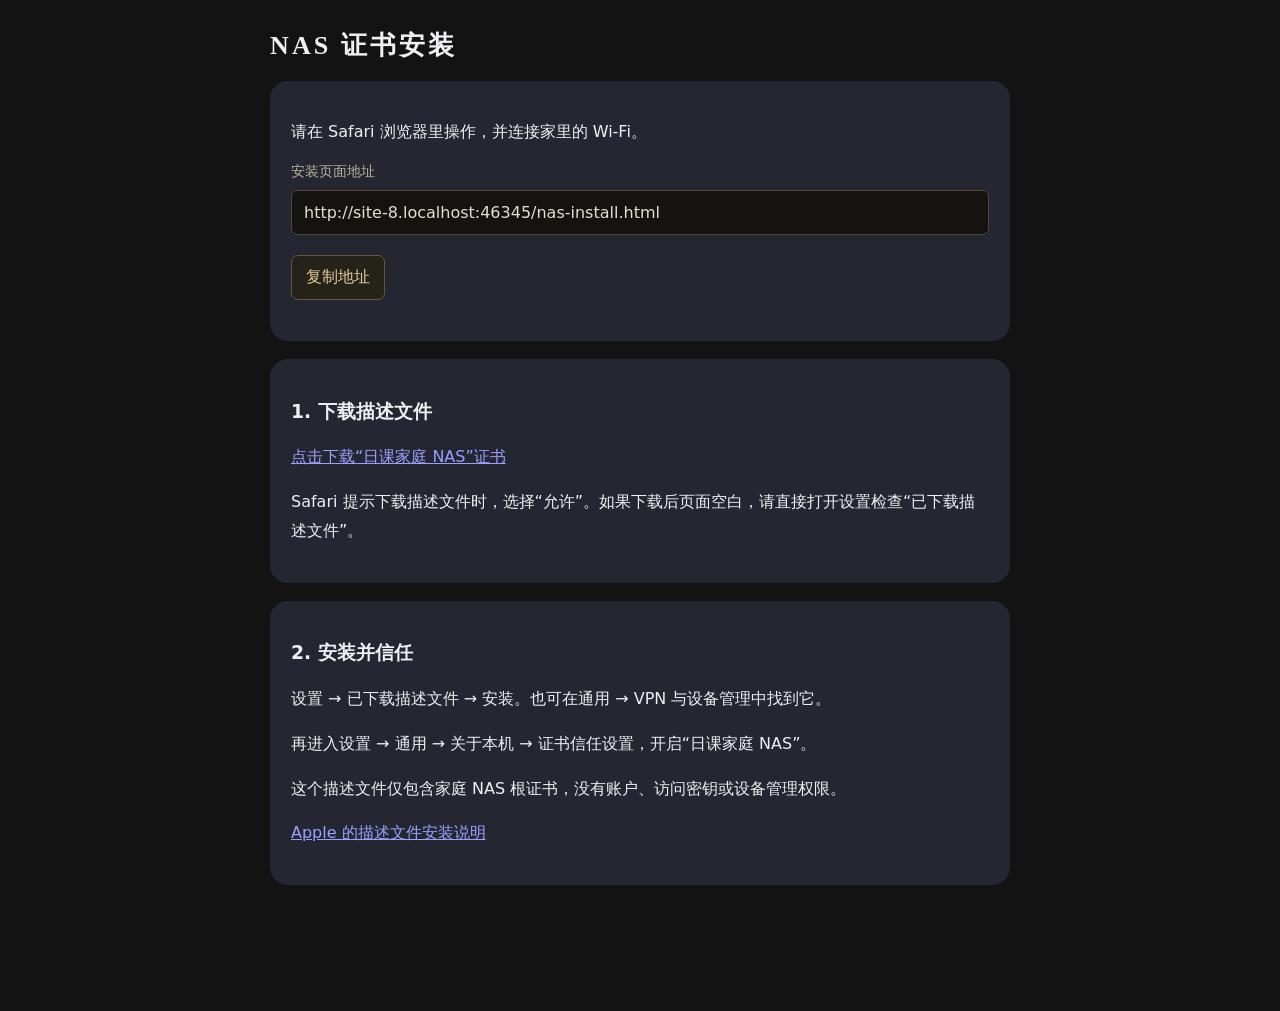
==== nas-install.html @ 1ae6b905 "Release test.9 with visible version history and Safari certificate guidance" ====
<!doctype html>
<html lang="zh-CN"><head><meta charset="UTF-8"><meta name="viewport" content="width=device-width,initial-scale=1"><meta name="apple-mobile-web-app-capable" content="no"><meta http-equiv="Content-Security-Policy" content="default-src 'self'; style-src 'self'; script-src 'self'; object-src 'none'; base-uri 'self'"><title>NAS 证书安装 · 日课</title><link rel="stylesheet" href="./src/style.css"></head>
<body data-certificate-installer="true"><h1>NAS 证书安装</h1><section><p>请在 Safari 浏览器里操作，并连接家里的 Wi-Fi。</p><p id="safari-required" hidden>你仍在桌面的日课中。请复制下面的地址，手动打开 Safari 并粘贴到地址栏。</p><label>安装页面地址<input id="installer-address" type="url" readonly value="https://safe711.github.io/zeng-daily/nas-install.html"></label><button id="copy-installer-address" type="button">复制地址</button><p id="installer-message" role="status"></p></section><section id="certificate-download"><h3>1. 下载描述文件</h3><p><a href="http://192.168.1.20:4181/nas-certificate.mobileconfig">点击下载“日课家庭 NAS”证书</a></p><p>Safari 提示下载描述文件时，选择“允许”。如果下载后页面空白，请直接打开设置检查“已下载描述文件”。</p></section><section><h3>2. 安装并信任</h3><p>设置 → 已下载描述文件 → 安装。也可在通用 → VPN 与设备管理中找到它。</p><p>再进入设置 → 通用 → 关于本机 → 证书信任设置，开启“日课家庭 NAS”。</p><p>这个描述文件仅包含家庭 NAS 根证书，没有账户、访问密钥或设备管理权限。</p><p><a href="https://support.apple.com/zh-cn/102400">Apple 的描述文件安装说明</a></p></section><script type="module" src="./src/certificate.js"></script></body></html>
---- src/style.css ----
:root{color-scheme:dark;font-family:system-ui,-apple-system,"Segoe UI",sans-serif;background:#151410;color:#e4dfd3;--gold:#b69a60}*{box-sizing:border-box}body{max-width:780px;margin:auto;padding:calc(24px + env(safe-area-inset-top)) 20px calc(30px + env(safe-area-inset-bottom))}header{display:flex;align-items:center;gap:16px;padding:8px 0 28px}header button{margin-left:auto}.seal{color:var(--gold);border:1px solid var(--gold);font-family:serif;font-size:28px;padding:7px 12px}h1{font-family:serif;font-size:26px;letter-spacing:.12em;margin:4px 0}h2{font-family:serif;font-weight:500;font-size:28px}h3{font-weight:500}small,.muted,.eyebrow,footer{color:#aaa391;font-size:13px;line-height:1.7}nav{display:flex;gap:4px;overflow:auto;border-bottom:1px solid #393326;padding-bottom:14px;margin-bottom:28px}button{font:inherit;background:#252219;border:1px solid #685638;color:#e3cc99;padding:11px 14px;border-radius:7px;cursor:pointer;min-height:44px;margin:4px 4px 4px 0}nav button{flex:1;white-space:nowrap;background:transparent;border-color:transparent}nav button[aria-current=page]{border-color:var(--gold);background:#30291c}button:disabled{opacity:.4;cursor:default}section,article{border:1px solid #3b3428;padding:20px;margin:18px 0;border-radius:10px;background:#1c1a15}p{line-height:1.8;white-space:pre-wrap;overflow-wrap:anywhere}label{display:block;margin:16px 0;color:#bcb29d;font-size:14px}input,textarea,select{display:block;width:100%;margin-top:9px;padding:12px;background:#141310;color:#e4dfd3;border:1px solid #514634;border-radius:6px;font:inherit;font-size:16px}textarea{min-height:105px;resize:vertical}.check{display:flex;align-items:center;gap:12px}.check input{width:20px;height:20px;margin:0;flex-shrink:0}.score{color:var(--gold);font-family:serif;font-size:56px;margin:12px 0}.gold{color:var(--gold)}.danger{color:#e3afa1;border-color:#805449}footer{text-align:center;margin-top:28px}#message{position:sticky;bottom:12px;background:#30291c;border-radius:8px;padding:12px;box-shadow:0 4px 24px #0005}#message:empty{display:none}:focus-visible{outline:2px solid var(--gold);outline-offset:3px}@media(max-width:420px){body{padding-left:14px;padding-right:14px}nav button{padding:10px 8px}section,article{padding:16px}}@media(prefers-reduced-motion:reduce){*{scroll-behavior:auto}}
.task-reminders{border:2px solid #b69a60;background:#302719}.task-reminders h3{color:#e3cc99}.task-reminders strong{font-size:18px}.task-reminders div+div{border-top:1px solid #685638;margin-top:16px;padding-top:16px}
.daily-overview progress{display:block;width:100%;height:8px;margin:22px 0 12px;border:0;border-radius:6px;overflow:hidden;accent-color:var(--gold)}progress::-webkit-progress-bar{background:#3a3e48}progress::-webkit-progress-value{background:var(--gold)}progress::-moz-progress-bar{background:var(--gold)}
:root{background:#131313;color:#f0f0f2}body{padding-bottom:calc(108px + env(safe-area-inset-bottom))}header{gap:12px}header h1{font-family:inherit;font-size:22px;letter-spacing:0}header small{font-size:12px}.seal{border:0;background:#2e323d;border-radius:16px;padding:12px 16px;font-size:23px}section,article{background:#242731;border-color:transparent;border-radius:18px}h2{font-family:inherit;font-size:26px}h3{font-weight:600}small,.muted,.eyebrow,footer{color:#a6a6af}.daily-overview{margin-top:16px;padding:24px}.daily-overview .score{font-family:inherit;font-size:52px;font-weight:600;color:#fff;margin:8px 0 0}.daily-overview p{font-size:14px;color:#b8b8bf;margin-bottom:0}.ritual-card{display:flex;align-items:center;gap:14px;width:100%;background:#242731;border:0;border-radius:16px;padding:20px;margin:12px 0;color:#f1f1f3;text-align:left}.ritual-card-title{display:grid;gap:5px;flex:1}.ritual-card-title strong{font-size:17px}.ritual-card-status{font-size:14px;color:#aaaab4}.ritual-dot{font-size:24px;color:#aaaab4}.is-complete .ritual-dot{color:#39ca82}.home-note{margin-top:24px}nav{position:fixed;z-index:5;bottom:0;left:50%;transform:translateX(-50%);width:min(100%,780px);margin:0;padding:12px 12px calc(12px + env(safe-area-inset-bottom));background:#131313f5;border-top:1px solid #30313a;border-bottom:0;gap:0}nav button{font-size:13px;padding:10px 6px}nav button[aria-current=page]{border-color:transparent;background:#242731;color:#e3cc99}#message{bottom:88px;z-index:6}.back-button{border:0;background:transparent;color:#aaaab4;padding-left:0}.ritual-detail{text-align:center;padding:36px 22px}.ritual-emblem{display:grid;place-items:center;width:76px;height:76px;margin:0 auto 24px;border:1px solid #b69a6066;border-radius:50%;color:var(--gold);font-size:30px;font-family:serif}.ritual-detail>small{display:block}.ritual-detail h2{margin:12px 0 18px}.ritual-note textarea{background:#1b1d24;border-color:#3a3e48;border-radius:14px}.ritual-action{position:sticky;bottom:86px;margin:32px 0 16px;padding:12px;background:#131313f5;border-radius:16px;z-index:4}.hold-button{position:relative;display:block;width:100%;height:60px;border:1px solid #b69a60;border-radius:14px;background:#29251e;color:#f0dfbb;overflow:hidden;margin:0;touch-action:none;user-select:none;-webkit-user-select:none;-webkit-touch-callout:none}.hold-fill{position:absolute;inset:0 auto 0 0;width:var(--hold-progress,0%);background:#b69a6066;pointer-events:none}.hold-label{position:relative;font-size:16px;font-weight:600;pointer-events:none}.ritual-action p{font-size:12px;text-align:center;color:#a6a6af;line-height:1.5;margin:10px 0 0}@media(max-width:420px){header h1{font-size:20px}.ritual-card{padding:18px 16px}.ritual-card-status{font-size:12px}}
.ritual-instruction{text-align:left;border-top:1px solid #b69a6040;margin-top:24px;padding-top:16px}.ritual-instruction blockquote{margin:14px 0;padding:18px;border-left:3px solid var(--gold);border-radius:4px 12px 12px 4px;background:#191b22;line-height:1.9;color:#e4cfaa;font-size:18px}.bow-count{text-align:center}.bow-count strong{font-size:28px;color:var(--gold)}.photo-checkin img,#photo-album img{display:block;width:100%;max-height:320px;object-fit:contain;border-radius:12px;margin-bottom:16px;background:#141414}.photo-checkin video{width:100%;max-height:360px;border-radius:12px;background:#000}.photo-checkin video[hidden]{display:none}button[hidden]{display:none}.photo-checkin{margin-top:24px}#photo-status{color:#c9b17c;font-size:14px}.photo-checkin button{min-height:48px}
#share-image img{display:block;width:100%;border-radius:16px;margin:20px 0}.report-text{white-space:pre-wrap;overflow-wrap:anywhere;background:#242731;padding:18px;border-radius:12px;font:inherit;line-height:1.8}.daily-share button{min-height:48px}details{margin:20px 0}summary{cursor:pointer;color:#c9b17c;padding:12px 0}
.seal{display:block;flex:0 0 56px;width:56px;height:56px;padding:0;border:0;border-radius:12px;background-image:url('../icon.svg');background-size:cover;background-position:center}
.subscription-overview{border:1px solid #b69a604d;background:linear-gradient(135deg,#2b2930,#242731)}.subscription-overview h3{color:#e3cc99;font-size:21px}.subscription-amount{font-size:34px;color:#e4cfaa;font-variant-numeric:tabular-nums;margin:12px 0}.subscription-amount small{font-size:16px}.subscription-overview dl{margin:16px 0 8px}.subscription-overview dl div{display:flex;justify-content:space-between;gap:16px;padding:9px 0;border-top:1px solid #ffffff12}.subscription-overview dt{font-size:13px;color:#a6a6af}.subscription-overview dd{font-size:14px;margin:0;text-align:right;overflow-wrap:anywhere}.subscription-view h4{font-weight:600}.subscription-view button{min-height:44px;padding:9px 14px}#subscription-contract img{display:block;width:100%;max-height:360px;object-fit:contain;background:#18191e;border-radius:12px}#subscription-contract.expanded img{max-height:none}#subscription-signature{display:block;width:100%;height:200px;background:#faf8f2;border:1px solid #b69a60;border-radius:12px;touch-action:none;-webkit-user-select:none;user-select:none;margin-top:16px}.signature-preview img{display:block;width:100%;max-height:160px;object-fit:contain;background:#faf8f2;border-radius:10px;margin:12px 0}.subscription-history{background:#1a1d25;border:1px solid #ffffff0d}.subscription-reminder{border:1px solid #b69a6066}.subscription-view .muted{font-size:13px}.subscription-view form{margin:0}.subscription-signing [data-sub="save-signature"]{width:100%;background:#30291c;border-color:#b69a60}
.subscription-declaration{border:1px solid #d7777755;background:#2c2228}.subscription-declaration-text{color:#ff9797;font-size:18px;font-weight:600;line-height:1.9}
.subscription-toolbar{display:flex;align-items:center;gap:8px;margin:0 0 10px}.contract-viewer{width:min(94vw,760px);max-height:90vh;max-height:90dvh;padding:18px;border:1px solid #685638;border-radius:16px;background:#1b1d24;color:#f0f0f2;overflow:auto}.contract-viewer::backdrop{background:#000c}.contract-viewer-header{display:flex;align-items:center;justify-content:space-between;gap:12px;position:sticky;top:-18px;background:#1b1d24;padding:8px 0;z-index:1}.contract-viewer-header h3{margin:0}.contract-viewer-image img{display:block;width:100%;height:auto;border-radius:8px}.contract-viewer>p{margin-top:8px}
.subscription-primary{display:grid;gap:6px;margin:16px 0 12px}.subscription-primary small{text-align:center}.subscription-pay{width:100%;min-height:54px!important;background:#b69a60;color:#171510;font-size:18px;font-weight:600;border-color:#b69a60}.subscription-confirm-payment{width:100%;border-color:transparent;background:transparent;color:#c9b17c}.subscription-toolbar button{flex:1}.subscription-view dialog>section{margin-top:14px}.subscription-view>section.subscription-declaration{margin-top:16px}.subscription-payment-body section{padding:0;background:transparent;border:0}.subscription-signing [data-sub="save-signature"]{width:100%}
.shoe-photo-grid{display:grid;grid-template-columns:repeat(2,minmax(0,1fr));gap:12px}.shoe-photo-grid section{margin:0;padding:12px;background:#1b1d24;border-radius:12px;min-width:0}.shoe-photo-grid h4{margin:0 0 12px;color:#e3cc99}.shoe-photo-preview{display:grid;place-items:center;aspect-ratio:4/3;background:#14151a;border-radius:8px;overflow:hidden}.shoe-photo-preview img{width:100%;height:100%;object-fit:contain}.shoe-photo-grid small{display:block;overflow-wrap:anywhere;margin-top:10px}.shoe-photo-grid label{margin:12px 0}.shoe-photo-grid input{padding:8px;font-size:13px}.shoe-photo-grid button{width:100%;font-size:13px;padding:9px}.shoe-record>button[data-shoe-action="save"]{width:100%;background:#30291c;border-color:#b69a60}.shoe-report-preview img{display:block;width:100%;height:auto;border-radius:12px}.shoe-archive-thumb{display:block;width:100%;max-height:260px;object-fit:contain;background:#16171c;border-radius:10px;margin-bottom:12px}@media(max-width:360px){.shoe-photo-grid{gap:8px}.shoe-photo-grid section{padding:8px}.shoe-photo-grid input{font-size:12px}}

input[type="time"]{width:180px;max-width:100%;min-width:0;padding:10px}input[type="time"]::-webkit-date-and-time-value{min-width:0;text-align:left}input[type="time"]::-webkit-datetime-edit{min-width:0;padding:0}.subscription-identity{margin-bottom:10px}.subscription-protection{display:block;background:#183f2d;border:1px solid #31865b;color:#9ee7bb;padding:12px 14px;border-radius:10px;margin-top:0}

.subscription-view>section{margin:12px 0;padding:16px}.subscription-overview .subscription-introduction h3{margin:12px 0 8px}.subscription-overview .subscription-introduction p{margin:8px 0 14px;line-height:1.65}.subscription-declaration p{margin:6px 0}
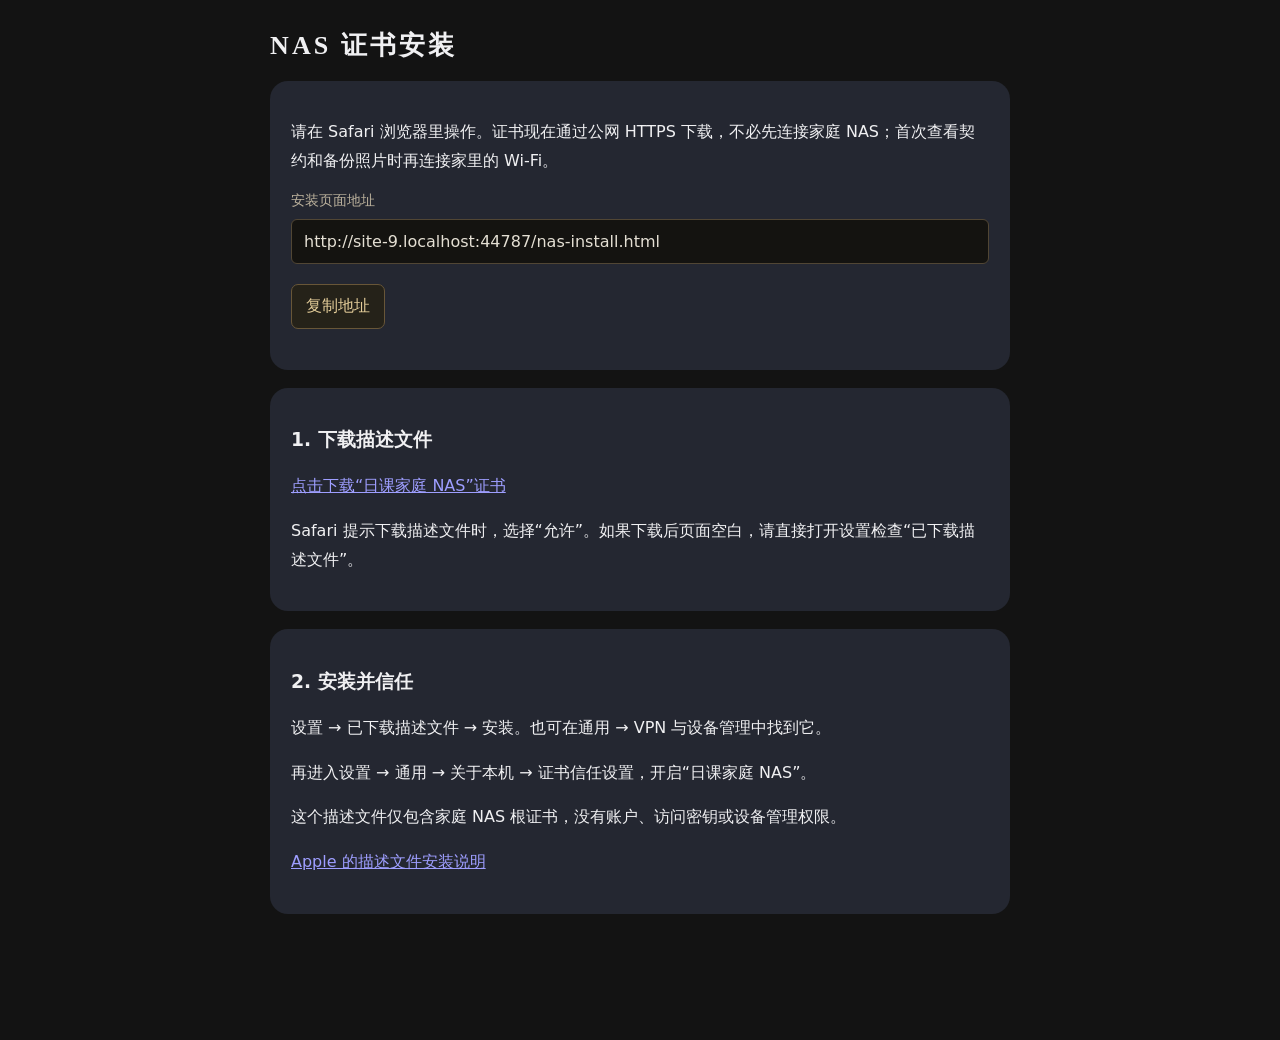
==== commit 6569b9a9: "Release test.11 with public HTTPS NAS certificate download" ====
--- a/nas-install.html
+++ b/nas-install.html
@@ -1,3 +1,3 @@
 <!doctype html>
 <html lang="zh-CN"><head><meta charset="UTF-8"><meta name="viewport" content="width=device-width,initial-scale=1"><meta name="apple-mobile-web-app-capable" content="no"><meta http-equiv="Content-Security-Policy" content="default-src 'self'; style-src 'self'; script-src 'self'; object-src 'none'; base-uri 'self'"><title>NAS 证书安装 · 日课</title><link rel="stylesheet" href="./src/style.css"></head>
-<body data-certificate-installer="true"><h1>NAS 证书安装</h1><section><p>请在 Safari 浏览器里操作，并连接家里的 Wi-Fi。</p><p id="safari-required" hidden>你仍在桌面的日课中。请复制下面的地址，手动打开 Safari 并粘贴到地址栏。</p><label>安装页面地址<input id="installer-address" type="url" readonly value="https://safe711.github.io/zeng-daily/nas-install.html"></label><button id="copy-installer-address" type="button">复制地址</button><p id="installer-message" role="status"></p></section><section id="certificate-download"><h3>1. 下载描述文件</h3><p><a href="http://192.168.1.20:4181/nas-certificate.mobileconfig">点击下载“日课家庭 NAS”证书</a></p><p>Safari 提示下载描述文件时，选择“允许”。如果下载后页面空白，请直接打开设置检查“已下载描述文件”。</p></section><section><h3>2. 安装并信任</h3><p>设置 → 已下载描述文件 → 安装。也可在通用 → VPN 与设备管理中找到它。</p><p>再进入设置 → 通用 → 关于本机 → 证书信任设置，开启“日课家庭 NAS”。</p><p>这个描述文件仅包含家庭 NAS 根证书，没有账户、访问密钥或设备管理权限。</p><p><a href="https://support.apple.com/zh-cn/102400">Apple 的描述文件安装说明</a></p></section><script type="module" src="./src/certificate.js"></script></body></html>
+<body data-certificate-installer="true"><h1>NAS 证书安装</h1><section><p>请在 Safari 浏览器里操作。证书现在通过公网 HTTPS 下载，不必先连接家庭 NAS；首次查看契约和备份照片时再连接家里的 Wi-Fi。</p><p id="safari-required" hidden>你仍在桌面的日课中。请复制下面的地址，手动打开 Safari 并粘贴到地址栏。</p><label>安装页面地址<input id="installer-address" type="url" readonly value="https://safe711.github.io/zeng-daily/nas-install.html"></label><button id="copy-installer-address" type="button">复制地址</button><p id="installer-message" role="status"></p></section><section id="certificate-download"><h3>1. 下载描述文件</h3><p><a href="https://ceramic-calculated-prix-circuits.trycloudflare.com/nas-certificate.mobileconfig">点击下载“日课家庭 NAS”证书</a></p><p>Safari 提示下载描述文件时，选择“允许”。如果下载后页面空白，请直接打开设置检查“已下载描述文件”。</p></section><section><h3>2. 安装并信任</h3><p>设置 → 已下载描述文件 → 安装。也可在通用 → VPN 与设备管理中找到它。</p><p>再进入设置 → 通用 → 关于本机 → 证书信任设置，开启“日课家庭 NAS”。</p><p>这个描述文件仅包含家庭 NAS 根证书，没有账户、访问密钥或设备管理权限。</p><p><a href="https://support.apple.com/zh-cn/102400">Apple 的描述文件安装说明</a></p></section><script type="module" src="./src/certificate.js"></script></body></html>
--- a/src/style.css
+++ b/src/style.css
@@ -14,3 +14,5 @@
 input[type="time"]{width:180px;max-width:100%;min-width:0;padding:10px}input[type="time"]::-webkit-date-and-time-value{min-width:0;text-align:left}input[type="time"]::-webkit-datetime-edit{min-width:0;padding:0}.subscription-identity{margin-bottom:10px}.subscription-protection{display:block;background:#183f2d;border:1px solid #31865b;color:#9ee7bb;padding:12px 14px;border-radius:10px;margin-top:0}
 
 .subscription-view>section{margin:12px 0;padding:16px}.subscription-overview .subscription-introduction h3{margin:12px 0 8px}.subscription-overview .subscription-introduction p{margin:8px 0 14px;line-height:1.65}.subscription-declaration p{margin:6px 0}
+
+.subscription-qr>img{display:block;width:100%;max-height:55vh;object-fit:contain;border-radius:10px}.subscription-qr a{color:#e3cc99}
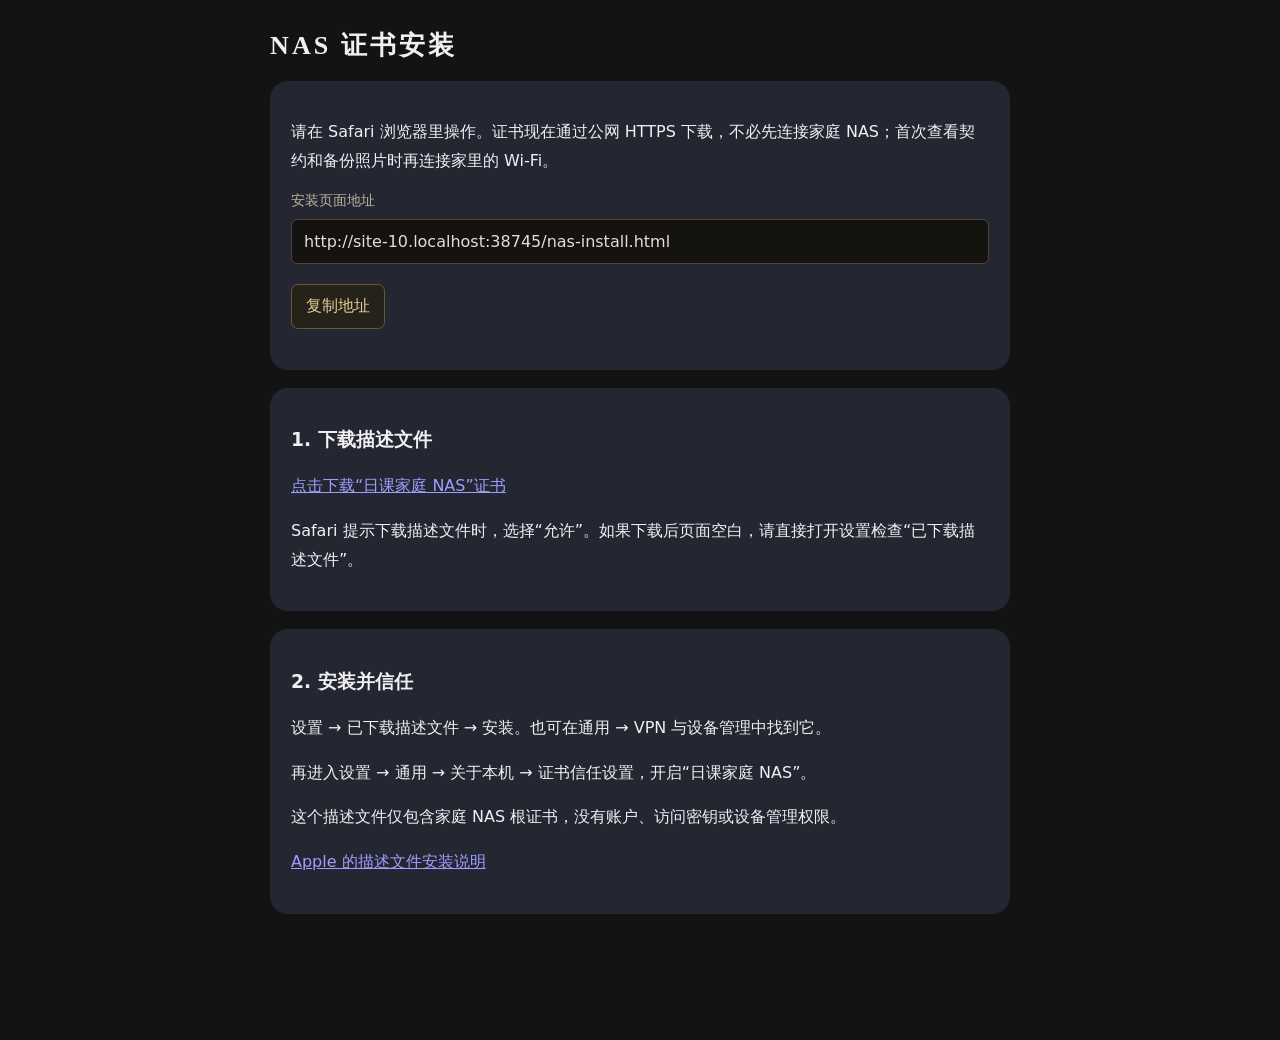
==== commit 8b78acf1: "Release test.12 as 曾家家奴 with formatted house rules tab" ====
--- a/nas-install.html
+++ b/nas-install.html
@@ -1,3 +1,3 @@
 <!doctype html>
-<html lang="zh-CN"><head><meta charset="UTF-8"><meta name="viewport" content="width=device-width,initial-scale=1"><meta name="apple-mobile-web-app-capable" content="no"><meta http-equiv="Content-Security-Policy" content="default-src 'self'; style-src 'self'; script-src 'self'; object-src 'none'; base-uri 'self'"><title>NAS 证书安装 · 日课</title><link rel="stylesheet" href="./src/style.css"></head>
+<html lang="zh-CN"><head><meta charset="UTF-8"><meta name="viewport" content="width=device-width,initial-scale=1"><meta name="apple-mobile-web-app-capable" content="no"><meta http-equiv="Content-Security-Policy" content="default-src 'self'; style-src 'self'; script-src 'self'; object-src 'none'; base-uri 'self'"><title>NAS 证书安装 · 曾家家奴</title><link rel="stylesheet" href="./src/style.css"></head>
 <body data-certificate-installer="true"><h1>NAS 证书安装</h1><section><p>请在 Safari 浏览器里操作。证书现在通过公网 HTTPS 下载，不必先连接家庭 NAS；首次查看契约和备份照片时再连接家里的 Wi-Fi。</p><p id="safari-required" hidden>你仍在桌面的日课中。请复制下面的地址，手动打开 Safari 并粘贴到地址栏。</p><label>安装页面地址<input id="installer-address" type="url" readonly value="https://safe711.github.io/zeng-daily/nas-install.html"></label><button id="copy-installer-address" type="button">复制地址</button><p id="installer-message" role="status"></p></section><section id="certificate-download"><h3>1. 下载描述文件</h3><p><a href="https://ceramic-calculated-prix-circuits.trycloudflare.com/nas-certificate.mobileconfig">点击下载“日课家庭 NAS”证书</a></p><p>Safari 提示下载描述文件时，选择“允许”。如果下载后页面空白，请直接打开设置检查“已下载描述文件”。</p></section><section><h3>2. 安装并信任</h3><p>设置 → 已下载描述文件 → 安装。也可在通用 → VPN 与设备管理中找到它。</p><p>再进入设置 → 通用 → 关于本机 → 证书信任设置，开启“日课家庭 NAS”。</p><p>这个描述文件仅包含家庭 NAS 根证书，没有账户、访问密钥或设备管理权限。</p><p><a href="https://support.apple.com/zh-cn/102400">Apple 的描述文件安装说明</a></p></section><script type="module" src="./src/certificate.js"></script></body></html>
--- a/src/style.css
+++ b/src/style.css
@@ -16,3 +16,7 @@
 .subscription-view>section{margin:12px 0;padding:16px}.subscription-overview .subscription-introduction h3{margin:12px 0 8px}.subscription-overview .subscription-introduction p{margin:8px 0 14px;line-height:1.65}.subscription-declaration p{margin:6px 0}
 
 .subscription-qr>img{display:block;width:100%;max-height:55vh;object-fit:contain;border-radius:10px}.subscription-qr a{color:#e3cc99}
+
+nav button{min-width:0;margin:0}
+.house-rules{margin-top:18px}.house-rules .rules-cover{position:relative;text-align:center;padding:32px 20px;background:linear-gradient(145deg,#332d24,#22252c);border:1px solid #b69a6040}.rules-edition{display:inline-block;padding:5px 12px;border:1px solid #b69a6055;border-radius:999px;color:#e3cc99;font-size:12px;letter-spacing:.15em}.rules-cover h2{font-family:serif;font-size:30px;letter-spacing:.08em;margin:18px 0 10px}.rules-cover p{color:#d4c6ac;font-size:15px;margin:0}.rules-cover-line{width:44px;height:1px;background:#b69a60;margin:20px auto 14px}.house-rules .rules-chapter{padding:20px 18px;margin:16px 0}.rules-chapter-heading{display:flex;align-items:center;gap:12px;padding:0 0 16px;margin:0;border-bottom:1px solid #ffffff10}.rules-chapter-heading>span{display:grid;place-items:center;width:34px;height:34px;flex-shrink:0;background:#b69a601a;color:#e3cc99;border-radius:10px;font-family:serif;font-size:20px}.rules-chapter-heading h3{font-size:18px;margin:0;color:#f1e2c7}.rules-list{list-style:none;margin:0;padding:0}.rules-list li{display:flex;align-items:flex-start;gap:12px;padding:18px 0;border-bottom:1px solid #ffffff0c}.rules-list li:last-child{padding-bottom:0;border-bottom:0}.rule-number{width:26px;flex-shrink:0;padding-top:3px;color:#b69a60;font-size:12px;font-variant-numeric:tabular-nums}.rules-list li>div{min-width:0}.rules-list h4{font-size:15px;line-height:1.65;margin:0 0 6px;font-weight:600}.rules-list p{font-size:14px;color:#bfc0c7;line-height:1.85;margin:0}.house-rules .rules-daily{padding:24px 22px;border-left:3px solid #b69a60;background:#2a2824}.rules-daily>small{color:#e3cc99;font-size:13px;letter-spacing:.15em}.rules-daily blockquote{margin:14px 0 0;font-family:serif;color:#e8ddc8;font-size:17px;line-height:1.95}.rules-footnote{text-align:center;font-size:12px;color:#a6a6af;line-height:1.8;margin:24px 8px}
+@media(max-width:420px){nav button{padding:10px 4px;font-size:12px}.house-rules .rules-chapter{padding:18px 14px}.rules-list li{gap:10px}.rules-cover h2{font-size:28px}}
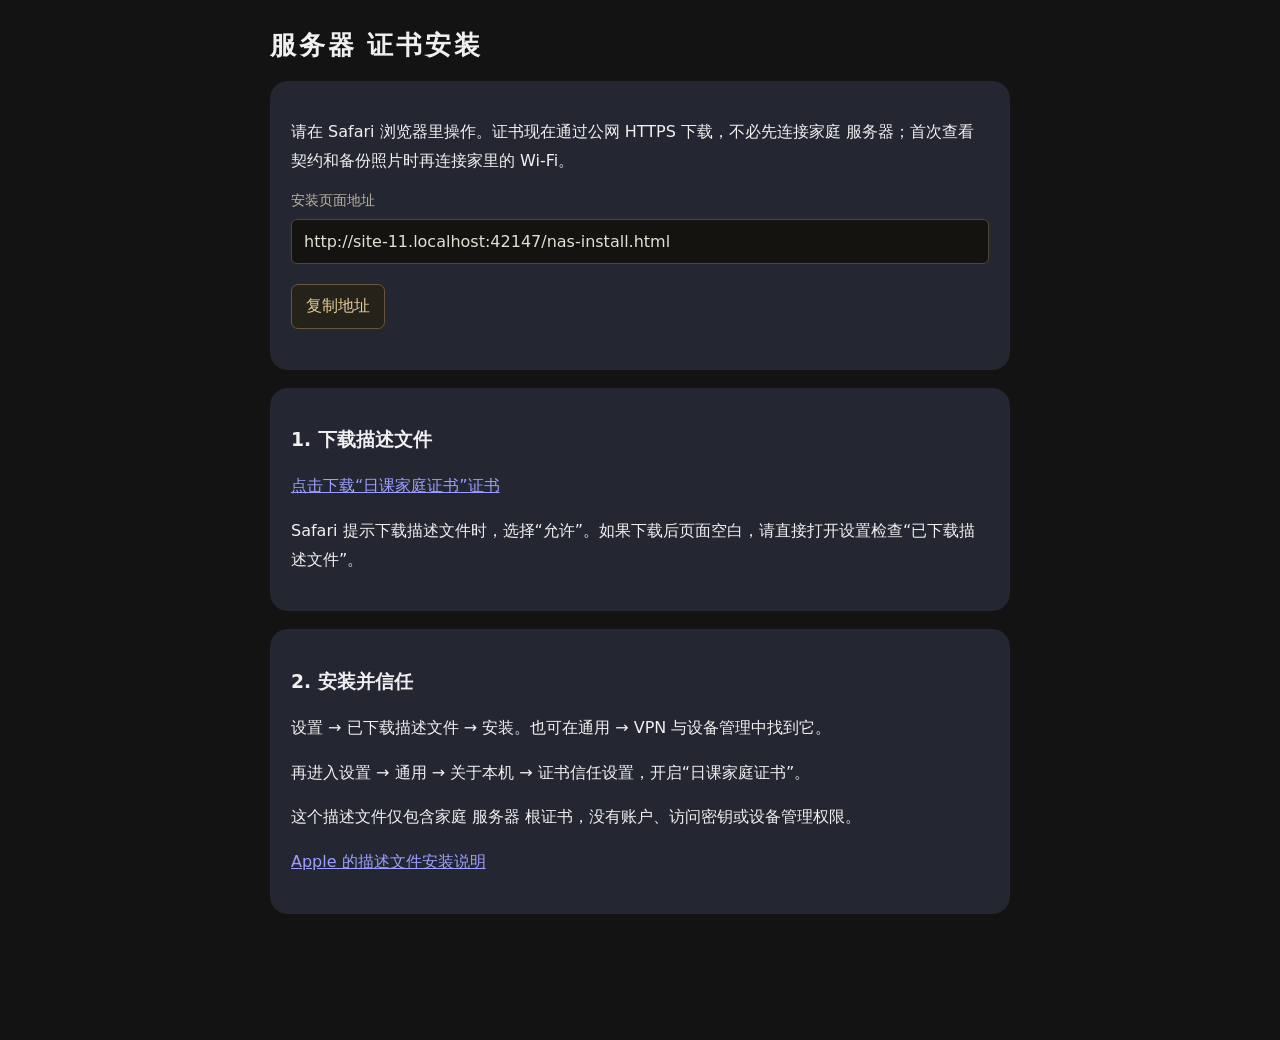
==== commit 31b7eb35: "Release 1.0.2 with collapsible archive and server terminology" ====
--- a/nas-install.html
+++ b/nas-install.html
@@ -1,3 +1,3 @@
 <!doctype html>
-<html lang="zh-CN"><head><meta charset="UTF-8"><meta name="viewport" content="width=device-width,initial-scale=1"><meta name="apple-mobile-web-app-capable" content="no"><meta http-equiv="Content-Security-Policy" content="default-src 'self'; style-src 'self'; script-src 'self'; object-src 'none'; base-uri 'self'"><title>NAS 证书安装 · 曾家家奴</title><link rel="stylesheet" href="./src/style.css"></head>
-<body data-certificate-installer="true"><h1>NAS 证书安装</h1><section><p>请在 Safari 浏览器里操作。证书现在通过公网 HTTPS 下载，不必先连接家庭 NAS；首次查看契约和备份照片时再连接家里的 Wi-Fi。</p><p id="safari-required" hidden>你仍在桌面的日课中。请复制下面的地址，手动打开 Safari 并粘贴到地址栏。</p><label>安装页面地址<input id="installer-address" type="url" readonly value="https://safe711.github.io/zeng-daily/nas-install.html"></label><button id="copy-installer-address" type="button">复制地址</button><p id="installer-message" role="status"></p></section><section id="certificate-download"><h3>1. 下载描述文件</h3><p><a href="https://ceramic-calculated-prix-circuits.trycloudflare.com/nas-certificate.mobileconfig">点击下载“日课家庭 NAS”证书</a></p><p>Safari 提示下载描述文件时，选择“允许”。如果下载后页面空白，请直接打开设置检查“已下载描述文件”。</p></section><section><h3>2. 安装并信任</h3><p>设置 → 已下载描述文件 → 安装。也可在通用 → VPN 与设备管理中找到它。</p><p>再进入设置 → 通用 → 关于本机 → 证书信任设置，开启“日课家庭 NAS”。</p><p>这个描述文件仅包含家庭 NAS 根证书，没有账户、访问密钥或设备管理权限。</p><p><a href="https://support.apple.com/zh-cn/102400">Apple 的描述文件安装说明</a></p></section><script type="module" src="./src/certificate.js"></script></body></html>
+<html lang="zh-CN"><head><meta charset="UTF-8"><meta name="viewport" content="width=device-width,initial-scale=1"><meta name="apple-mobile-web-app-capable" content="no"><meta http-equiv="Content-Security-Policy" content="default-src 'self'; style-src 'self'; script-src 'self'; object-src 'none'; base-uri 'self'"><title>服务器 证书安装 · 曾家家奴</title><link rel="stylesheet" href="./src/style.css"></head>
+<body data-certificate-installer="true"><h1>服务器 证书安装</h1><section><p>请在 Safari 浏览器里操作。证书现在通过公网 HTTPS 下载，不必先连接家庭 服务器；首次查看契约和备份照片时再连接家里的 Wi-Fi。</p><p id="safari-required" hidden>你仍在桌面的日课中。请复制下面的地址，手动打开 Safari 并粘贴到地址栏。</p><label>安装页面地址<input id="installer-address" type="url" readonly value="https://safe711.github.io/zeng-daily/nas-install.html"></label><button id="copy-installer-address" type="button">复制地址</button><p id="installer-message" role="status"></p></section><section id="certificate-download"><h3>1. 下载描述文件</h3><p><a href="https://ceramic-calculated-prix-circuits.trycloudflare.com/nas-certificate.mobileconfig">点击下载“日课家庭证书”证书</a></p><p>Safari 提示下载描述文件时，选择“允许”。如果下载后页面空白，请直接打开设置检查“已下载描述文件”。</p></section><section><h3>2. 安装并信任</h3><p>设置 → 已下载描述文件 → 安装。也可在通用 → VPN 与设备管理中找到它。</p><p>再进入设置 → 通用 → 关于本机 → 证书信任设置，开启“日课家庭证书”。</p><p>这个描述文件仅包含家庭 服务器 根证书，没有账户、访问密钥或设备管理权限。</p><p><a href="https://support.apple.com/zh-cn/102400">Apple 的描述文件安装说明</a></p></section><script type="module" src="./src/certificate.js"></script></body></html>
--- a/src/style.css
+++ b/src/style.css
@@ -1,22 +1,47 @@
-:root{color-scheme:dark;font-family:system-ui,-apple-system,"Segoe UI",sans-serif;background:#151410;color:#e4dfd3;--gold:#b69a60}*{box-sizing:border-box}body{max-width:780px;margin:auto;padding:calc(24px + env(safe-area-inset-top)) 20px calc(30px + env(safe-area-inset-bottom))}header{display:flex;align-items:center;gap:16px;padding:8px 0 28px}header button{margin-left:auto}.seal{color:var(--gold);border:1px solid var(--gold);font-family:serif;font-size:28px;padding:7px 12px}h1{font-family:serif;font-size:26px;letter-spacing:.12em;margin:4px 0}h2{font-family:serif;font-weight:500;font-size:28px}h3{font-weight:500}small,.muted,.eyebrow,footer{color:#aaa391;font-size:13px;line-height:1.7}nav{display:flex;gap:4px;overflow:auto;border-bottom:1px solid #393326;padding-bottom:14px;margin-bottom:28px}button{font:inherit;background:#252219;border:1px solid #685638;color:#e3cc99;padding:11px 14px;border-radius:7px;cursor:pointer;min-height:44px;margin:4px 4px 4px 0}nav button{flex:1;white-space:nowrap;background:transparent;border-color:transparent}nav button[aria-current=page]{border-color:var(--gold);background:#30291c}button:disabled{opacity:.4;cursor:default}section,article{border:1px solid #3b3428;padding:20px;margin:18px 0;border-radius:10px;background:#1c1a15}p{line-height:1.8;white-space:pre-wrap;overflow-wrap:anywhere}label{display:block;margin:16px 0;color:#bcb29d;font-size:14px}input,textarea,select{display:block;width:100%;margin-top:9px;padding:12px;background:#141310;color:#e4dfd3;border:1px solid #514634;border-radius:6px;font:inherit;font-size:16px}textarea{min-height:105px;resize:vertical}.check{display:flex;align-items:center;gap:12px}.check input{width:20px;height:20px;margin:0;flex-shrink:0}.score{color:var(--gold);font-family:serif;font-size:56px;margin:12px 0}.gold{color:var(--gold)}.danger{color:#e3afa1;border-color:#805449}footer{text-align:center;margin-top:28px}#message{position:sticky;bottom:12px;background:#30291c;border-radius:8px;padding:12px;box-shadow:0 4px 24px #0005}#message:empty{display:none}:focus-visible{outline:2px solid var(--gold);outline-offset:3px}@media(max-width:420px){body{padding-left:14px;padding-right:14px}nav button{padding:10px 8px}section,article{padding:16px}}@media(prefers-reduced-motion:reduce){*{scroll-behavior:auto}}
-.task-reminders{border:2px solid #b69a60;background:#302719}.task-reminders h3{color:#e3cc99}.task-reminders strong{font-size:18px}.task-reminders div+div{border-top:1px solid #685638;margin-top:16px;padding-top:16px}
-.daily-overview progress{display:block;width:100%;height:8px;margin:22px 0 12px;border:0;border-radius:6px;overflow:hidden;accent-color:var(--gold)}progress::-webkit-progress-bar{background:#3a3e48}progress::-webkit-progress-value{background:var(--gold)}progress::-moz-progress-bar{background:var(--gold)}
-:root{background:#131313;color:#f0f0f2}body{padding-bottom:calc(108px + env(safe-area-inset-bottom))}header{gap:12px}header h1{font-family:inherit;font-size:22px;letter-spacing:0}header small{font-size:12px}.seal{border:0;background:#2e323d;border-radius:16px;padding:12px 16px;font-size:23px}section,article{background:#242731;border-color:transparent;border-radius:18px}h2{font-family:inherit;font-size:26px}h3{font-weight:600}small,.muted,.eyebrow,footer{color:#a6a6af}.daily-overview{margin-top:16px;padding:24px}.daily-overview .score{font-family:inherit;font-size:52px;font-weight:600;color:#fff;margin:8px 0 0}.daily-overview p{font-size:14px;color:#b8b8bf;margin-bottom:0}.ritual-card{display:flex;align-items:center;gap:14px;width:100%;background:#242731;border:0;border-radius:16px;padding:20px;margin:12px 0;color:#f1f1f3;text-align:left}.ritual-card-title{display:grid;gap:5px;flex:1}.ritual-card-title strong{font-size:17px}.ritual-card-status{font-size:14px;color:#aaaab4}.ritual-dot{font-size:24px;color:#aaaab4}.is-complete .ritual-dot{color:#39ca82}.home-note{margin-top:24px}nav{position:fixed;z-index:5;bottom:0;left:50%;transform:translateX(-50%);width:min(100%,780px);margin:0;padding:12px 12px calc(12px + env(safe-area-inset-bottom));background:#131313f5;border-top:1px solid #30313a;border-bottom:0;gap:0}nav button{font-size:13px;padding:10px 6px}nav button[aria-current=page]{border-color:transparent;background:#242731;color:#e3cc99}#message{bottom:88px;z-index:6}.back-button{border:0;background:transparent;color:#aaaab4;padding-left:0}.ritual-detail{text-align:center;padding:36px 22px}.ritual-emblem{display:grid;place-items:center;width:76px;height:76px;margin:0 auto 24px;border:1px solid #b69a6066;border-radius:50%;color:var(--gold);font-size:30px;font-family:serif}.ritual-detail>small{display:block}.ritual-detail h2{margin:12px 0 18px}.ritual-note textarea{background:#1b1d24;border-color:#3a3e48;border-radius:14px}.ritual-action{position:sticky;bottom:86px;margin:32px 0 16px;padding:12px;background:#131313f5;border-radius:16px;z-index:4}.hold-button{position:relative;display:block;width:100%;height:60px;border:1px solid #b69a60;border-radius:14px;background:#29251e;color:#f0dfbb;overflow:hidden;margin:0;touch-action:none;user-select:none;-webkit-user-select:none;-webkit-touch-callout:none}.hold-fill{position:absolute;inset:0 auto 0 0;width:var(--hold-progress,0%);background:#b69a6066;pointer-events:none}.hold-label{position:relative;font-size:16px;font-weight:600;pointer-events:none}.ritual-action p{font-size:12px;text-align:center;color:#a6a6af;line-height:1.5;margin:10px 0 0}@media(max-width:420px){header h1{font-size:20px}.ritual-card{padding:18px 16px}.ritual-card-status{font-size:12px}}
-.ritual-instruction{text-align:left;border-top:1px solid #b69a6040;margin-top:24px;padding-top:16px}.ritual-instruction blockquote{margin:14px 0;padding:18px;border-left:3px solid var(--gold);border-radius:4px 12px 12px 4px;background:#191b22;line-height:1.9;color:#e4cfaa;font-size:18px}.bow-count{text-align:center}.bow-count strong{font-size:28px;color:var(--gold)}.photo-checkin img,#photo-album img{display:block;width:100%;max-height:320px;object-fit:contain;border-radius:12px;margin-bottom:16px;background:#141414}.photo-checkin video{width:100%;max-height:360px;border-radius:12px;background:#000}.photo-checkin video[hidden]{display:none}button[hidden]{display:none}.photo-checkin{margin-top:24px}#photo-status{color:#c9b17c;font-size:14px}.photo-checkin button{min-height:48px}
-#share-image img{display:block;width:100%;border-radius:16px;margin:20px 0}.report-text{white-space:pre-wrap;overflow-wrap:anywhere;background:#242731;padding:18px;border-radius:12px;font:inherit;line-height:1.8}.daily-share button{min-height:48px}details{margin:20px 0}summary{cursor:pointer;color:#c9b17c;padding:12px 0}
-.seal{display:block;flex:0 0 56px;width:56px;height:56px;padding:0;border:0;border-radius:12px;background-image:url('../icon.svg');background-size:cover;background-position:center}
-.subscription-overview{border:1px solid #b69a604d;background:linear-gradient(135deg,#2b2930,#242731)}.subscription-overview h3{color:#e3cc99;font-size:21px}.subscription-amount{font-size:34px;color:#e4cfaa;font-variant-numeric:tabular-nums;margin:12px 0}.subscription-amount small{font-size:16px}.subscription-overview dl{margin:16px 0 8px}.subscription-overview dl div{display:flex;justify-content:space-between;gap:16px;padding:9px 0;border-top:1px solid #ffffff12}.subscription-overview dt{font-size:13px;color:#a6a6af}.subscription-overview dd{font-size:14px;margin:0;text-align:right;overflow-wrap:anywhere}.subscription-view h4{font-weight:600}.subscription-view button{min-height:44px;padding:9px 14px}#subscription-contract img{display:block;width:100%;max-height:360px;object-fit:contain;background:#18191e;border-radius:12px}#subscription-contract.expanded img{max-height:none}#subscription-signature{display:block;width:100%;height:200px;background:#faf8f2;border:1px solid #b69a60;border-radius:12px;touch-action:none;-webkit-user-select:none;user-select:none;margin-top:16px}.signature-preview img{display:block;width:100%;max-height:160px;object-fit:contain;background:#faf8f2;border-radius:10px;margin:12px 0}.subscription-history{background:#1a1d25;border:1px solid #ffffff0d}.subscription-reminder{border:1px solid #b69a6066}.subscription-view .muted{font-size:13px}.subscription-view form{margin:0}.subscription-signing [data-sub="save-signature"]{width:100%;background:#30291c;border-color:#b69a60}
-.subscription-declaration{border:1px solid #d7777755;background:#2c2228}.subscription-declaration-text{color:#ff9797;font-size:18px;font-weight:600;line-height:1.9}
-.subscription-toolbar{display:flex;align-items:center;gap:8px;margin:0 0 10px}.contract-viewer{width:min(94vw,760px);max-height:90vh;max-height:90dvh;padding:18px;border:1px solid #685638;border-radius:16px;background:#1b1d24;color:#f0f0f2;overflow:auto}.contract-viewer::backdrop{background:#000c}.contract-viewer-header{display:flex;align-items:center;justify-content:space-between;gap:12px;position:sticky;top:-18px;background:#1b1d24;padding:8px 0;z-index:1}.contract-viewer-header h3{margin:0}.contract-viewer-image img{display:block;width:100%;height:auto;border-radius:8px}.contract-viewer>p{margin-top:8px}
-.subscription-primary{display:grid;gap:6px;margin:16px 0 12px}.subscription-primary small{text-align:center}.subscription-pay{width:100%;min-height:54px!important;background:#b69a60;color:#171510;font-size:18px;font-weight:600;border-color:#b69a60}.subscription-confirm-payment{width:100%;border-color:transparent;background:transparent;color:#c9b17c}.subscription-toolbar button{flex:1}.subscription-view dialog>section{margin-top:14px}.subscription-view>section.subscription-declaration{margin-top:16px}.subscription-payment-body section{padding:0;background:transparent;border:0}.subscription-signing [data-sub="save-signature"]{width:100%}
-.shoe-photo-grid{display:grid;grid-template-columns:repeat(2,minmax(0,1fr));gap:12px}.shoe-photo-grid section{margin:0;padding:12px;background:#1b1d24;border-radius:12px;min-width:0}.shoe-photo-grid h4{margin:0 0 12px;color:#e3cc99}.shoe-photo-preview{display:grid;place-items:center;aspect-ratio:4/3;background:#14151a;border-radius:8px;overflow:hidden}.shoe-photo-preview img{width:100%;height:100%;object-fit:contain}.shoe-photo-grid small{display:block;overflow-wrap:anywhere;margin-top:10px}.shoe-photo-grid label{margin:12px 0}.shoe-photo-grid input{padding:8px;font-size:13px}.shoe-photo-grid button{width:100%;font-size:13px;padding:9px}.shoe-record>button[data-shoe-action="save"]{width:100%;background:#30291c;border-color:#b69a60}.shoe-report-preview img{display:block;width:100%;height:auto;border-radius:12px}.shoe-archive-thumb{display:block;width:100%;max-height:260px;object-fit:contain;background:#16171c;border-radius:10px;margin-bottom:12px}@media(max-width:360px){.shoe-photo-grid{gap:8px}.shoe-photo-grid section{padding:8px}.shoe-photo-grid input{font-size:12px}}
-
-input[type="time"]{width:180px;max-width:100%;min-width:0;padding:10px}input[type="time"]::-webkit-date-and-time-value{min-width:0;text-align:left}input[type="time"]::-webkit-datetime-edit{min-width:0;padding:0}.subscription-identity{margin-bottom:10px}.subscription-protection{display:block;background:#183f2d;border:1px solid #31865b;color:#9ee7bb;padding:12px 14px;border-radius:10px;margin-top:0}
-
-.subscription-view>section{margin:12px 0;padding:16px}.subscription-overview .subscription-introduction h3{margin:12px 0 8px}.subscription-overview .subscription-introduction p{margin:8px 0 14px;line-height:1.65}.subscription-declaration p{margin:6px 0}
-
-.subscription-qr>img{display:block;width:100%;max-height:55vh;object-fit:contain;border-radius:10px}.subscription-qr a{color:#e3cc99}
-
-nav button{min-width:0;margin:0}
-.house-rules{margin-top:18px}.house-rules .rules-cover{position:relative;text-align:center;padding:32px 20px;background:linear-gradient(145deg,#332d24,#22252c);border:1px solid #b69a6040}.rules-edition{display:inline-block;padding:5px 12px;border:1px solid #b69a6055;border-radius:999px;color:#e3cc99;font-size:12px;letter-spacing:.15em}.rules-cover h2{font-family:serif;font-size:30px;letter-spacing:.08em;margin:18px 0 10px}.rules-cover p{color:#d4c6ac;font-size:15px;margin:0}.rules-cover-line{width:44px;height:1px;background:#b69a60;margin:20px auto 14px}.house-rules .rules-chapter{padding:20px 18px;margin:16px 0}.rules-chapter-heading{display:flex;align-items:center;gap:12px;padding:0 0 16px;margin:0;border-bottom:1px solid #ffffff10}.rules-chapter-heading>span{display:grid;place-items:center;width:34px;height:34px;flex-shrink:0;background:#b69a601a;color:#e3cc99;border-radius:10px;font-family:serif;font-size:20px}.rules-chapter-heading h3{font-size:18px;margin:0;color:#f1e2c7}.rules-list{list-style:none;margin:0;padding:0}.rules-list li{display:flex;align-items:flex-start;gap:12px;padding:18px 0;border-bottom:1px solid #ffffff0c}.rules-list li:last-child{padding-bottom:0;border-bottom:0}.rule-number{width:26px;flex-shrink:0;padding-top:3px;color:#b69a60;font-size:12px;font-variant-numeric:tabular-nums}.rules-list li>div{min-width:0}.rules-list h4{font-size:15px;line-height:1.65;margin:0 0 6px;font-weight:600}.rules-list p{font-size:14px;color:#bfc0c7;line-height:1.85;margin:0}.house-rules .rules-daily{padding:24px 22px;border-left:3px solid #b69a60;background:#2a2824}.rules-daily>small{color:#e3cc99;font-size:13px;letter-spacing:.15em}.rules-daily blockquote{margin:14px 0 0;font-family:serif;color:#e8ddc8;font-size:17px;line-height:1.95}.rules-footnote{text-align:center;font-size:12px;color:#a6a6af;line-height:1.8;margin:24px 8px}
-@media(max-width:420px){nav button{padding:10px 4px;font-size:12px}.house-rules .rules-chapter{padding:18px 14px}.rules-list li{gap:10px}.rules-cover h2{font-size:28px}}
+:root{color-scheme:dark;font-family:system-ui,-apple-system,"Segoe UI",sans-serif;background:#151410;color:#e4dfd3;--gold:#b69a60}*{box-sizing:border-box}body{max-width:780px;margin:auto;padding:calc(24px + env(safe-area-inset-top)) 20px calc(30px + env(safe-area-inset-bottom))}header{display:flex;align-items:center;gap:16px;padding:8px 0 28px}header button{margin-left:auto}.seal{color:var(--gold);border:1px solid var(--gold);font-family:serif;font-size:28px;padding:7px 12px}h1{font-family:serif;font-size:26px;letter-spacing:.12em;margin:4px 0}h2{font-family:serif;font-weight:500;font-size:28px}h3{font-weight:500}small,.muted,.eyebrow,footer{color:#aaa391;font-size:13px;line-height:1.7}nav{display:flex;gap:4px;overflow:auto;border-bottom:1px solid #393326;padding-bottom:14px;margin-bottom:28px}button{font:inherit;background:#252219;border:1px solid #685638;color:#e3cc99;padding:11px 14px;border-radius:7px;cursor:pointer;min-height:44px;margin:4px 4px 4px 0}nav button{flex:1;white-space:nowrap;background:transparent;border-color:transparent}nav button[aria-current=page]{border-color:var(--gold);background:#30291c}button:disabled{opacity:.4;cursor:default}section,article{border:1px solid #3b3428;padding:20px;margin:18px 0;border-radius:10px;background:#1c1a15}p{line-height:1.8;white-space:pre-wrap;overflow-wrap:anywhere}label{display:block;margin:16px 0;color:#bcb29d;font-size:14px}input,textarea,select{display:block;width:100%;margin-top:9px;padding:12px;background:#141310;color:#e4dfd3;border:1px solid #514634;border-radius:6px;font:inherit;font-size:16px}textarea{min-height:105px;resize:vertical}.check{display:flex;align-items:center;gap:12px}.check input{width:20px;height:20px;margin:0;flex-shrink:0}.score{color:var(--gold);font-family:serif;font-size:56px;margin:12px 0}.gold{color:var(--gold)}.danger{color:#e3afa1;border-color:#805449}footer{text-align:center;margin-top:28px}#message{position:sticky;bottom:12px;background:#30291c;border-radius:8px;padding:12px;box-shadow:0 4px 24px #0005}#message:empty{display:none}:focus-visible{outline:2px solid var(--gold);outline-offset:3px}@media(max-width:420px){body{padding-left:14px;padding-right:14px}nav button{padding:10px 8px}section,article{padding:16px}}@media(prefers-reduced-motion:reduce){*{scroll-behavior:auto}}
+.task-reminders{border:2px solid #b69a60;background:#302719}.task-reminders h3{color:#e3cc99}.task-reminders strong{font-size:18px}.task-reminders div+div{border-top:1px solid #685638;margin-top:16px;padding-top:16px}
+.daily-overview progress{display:block;width:100%;height:8px;margin:22px 0 12px;border:0;border-radius:6px;overflow:hidden;accent-color:var(--gold)}progress::-webkit-progress-bar{background:#3a3e48}progress::-webkit-progress-value{background:var(--gold)}progress::-moz-progress-bar{background:var(--gold)}
+:root{background:#131313;color:#f0f0f2}body{padding-bottom:calc(108px + env(safe-area-inset-bottom))}header{gap:12px}header h1{font-family:inherit;font-size:22px;letter-spacing:0}header small{font-size:12px}.seal{border:0;background:#2e323d;border-radius:16px;padding:12px 16px;font-size:23px}section,article{background:#242731;border-color:transparent;border-radius:18px}h2{font-family:inherit;font-size:26px}h3{font-weight:600}small,.muted,.eyebrow,footer{color:#a6a6af}.daily-overview{margin-top:16px;padding:24px}.daily-overview .score{font-family:inherit;font-size:52px;font-weight:600;color:#fff;margin:8px 0 0}.daily-overview p{font-size:14px;color:#b8b8bf;margin-bottom:0}.ritual-card{display:flex;align-items:center;gap:14px;width:100%;background:#242731;border:0;border-radius:16px;padding:20px;margin:12px 0;color:#f1f1f3;text-align:left}.ritual-card-title{display:grid;gap:5px;flex:1}.ritual-card-title strong{font-size:17px}.ritual-card-status{font-size:14px;color:#aaaab4}.ritual-dot{font-size:24px;color:#aaaab4}.is-complete .ritual-dot{color:#39ca82}.home-note{margin-top:24px}nav{position:fixed;z-index:5;bottom:0;left:50%;transform:translateX(-50%);width:min(100%,780px);margin:0;padding:12px 12px calc(12px + env(safe-area-inset-bottom));background:#131313f5;border-top:1px solid #30313a;border-bottom:0;gap:0}nav button{font-size:13px;padding:10px 6px}nav button[aria-current=page]{border-color:transparent;background:#242731;color:#e3cc99}#message{bottom:88px;z-index:6}.back-button{border:0;background:transparent;color:#aaaab4;padding-left:0}.ritual-detail{text-align:center;padding:36px 22px}.ritual-emblem{display:grid;place-items:center;width:76px;height:76px;margin:0 auto 24px;border:1px solid #b69a6066;border-radius:50%;color:var(--gold);font-size:30px;font-family:serif}.ritual-detail>small{display:block}.ritual-detail h2{margin:12px 0 18px}.ritual-note textarea{background:#1b1d24;border-color:#3a3e48;border-radius:14px}.ritual-action{position:sticky;bottom:86px;margin:32px 0 16px;padding:12px;background:#131313f5;border-radius:16px;z-index:4}.hold-button{position:relative;display:block;width:100%;height:60px;border:1px solid #b69a60;border-radius:14px;background:#29251e;color:#f0dfbb;overflow:hidden;margin:0;touch-action:none;user-select:none;-webkit-user-select:none;-webkit-touch-callout:none}.hold-fill{position:absolute;inset:0 auto 0 0;width:var(--hold-progress,0%);background:#b69a6066;pointer-events:none}.hold-label{position:relative;font-size:16px;font-weight:600;pointer-events:none}.ritual-action p{font-size:12px;text-align:center;color:#a6a6af;line-height:1.5;margin:10px 0 0}@media(max-width:420px){header h1{font-size:20px}.ritual-card{padding:18px 16px}.ritual-card-status{font-size:12px}}
+.ritual-instruction{text-align:left;border-top:1px solid #b69a6040;margin-top:24px;padding-top:16px}.ritual-instruction blockquote{margin:14px 0;padding:18px;border-left:3px solid var(--gold);border-radius:4px 12px 12px 4px;background:#191b22;line-height:1.9;color:#e4cfaa;font-size:18px}.bow-count{text-align:center}.bow-count strong{font-size:28px;color:var(--gold)}.photo-checkin img,#photo-album img{display:block;width:100%;max-height:320px;object-fit:contain;border-radius:12px;margin-bottom:16px;background:#141414}.photo-checkin video{width:100%;max-height:360px;border-radius:12px;background:#000}.photo-checkin video[hidden]{display:none}button[hidden]{display:none}.photo-checkin{margin-top:24px}#photo-status{color:#c9b17c;font-size:14px}.photo-checkin button{min-height:48px}
+#share-image img{display:block;width:100%;border-radius:16px;margin:20px 0}.report-text{white-space:pre-wrap;overflow-wrap:anywhere;background:#242731;padding:18px;border-radius:12px;font:inherit;line-height:1.8}.daily-share button{min-height:48px}details{margin:20px 0}summary{cursor:pointer;color:#c9b17c;padding:12px 0}
+.seal{display:block;flex:0 0 56px;width:56px;height:56px;padding:0;border:0;border-radius:12px;background-image:url('../icon.svg');background-size:cover;background-position:center}
+.subscription-overview{border:1px solid #b69a604d;background:linear-gradient(135deg,#2b2930,#242731)}.subscription-overview h3{color:#e3cc99;font-size:21px}.subscription-amount{font-size:34px;color:#e4cfaa;font-variant-numeric:tabular-nums;margin:12px 0}.subscription-amount small{font-size:16px}.subscription-overview dl{margin:16px 0 8px}.subscription-overview dl div{display:flex;justify-content:space-between;gap:16px;padding:9px 0;border-top:1px solid #ffffff12}.subscription-overview dt{font-size:13px;color:#a6a6af}.subscription-overview dd{font-size:14px;margin:0;text-align:right;overflow-wrap:anywhere}.subscription-view h4{font-weight:600}.subscription-view button{min-height:44px;padding:9px 14px}#subscription-contract img{display:block;width:100%;max-height:360px;object-fit:contain;background:#18191e;border-radius:12px}#subscription-contract.expanded img{max-height:none}#subscription-signature{display:block;width:100%;height:200px;background:#faf8f2;border:1px solid #b69a60;border-radius:12px;touch-action:none;-webkit-user-select:none;user-select:none;margin-top:16px}.signature-preview img{display:block;width:100%;max-height:160px;object-fit:contain;background:#faf8f2;border-radius:10px;margin:12px 0}.subscription-history{background:#1a1d25;border:1px solid #ffffff0d}.subscription-reminder{border:1px solid #b69a6066}.subscription-view .muted{font-size:13px}.subscription-view form{margin:0}.subscription-signing [data-sub="save-signature"]{width:100%;background:#30291c;border-color:#b69a60}
+.subscription-declaration{border:1px solid #d7777755;background:#2c2228}.subscription-declaration-text{color:#ff9797;font-size:18px;font-weight:600;line-height:1.9}
+.subscription-toolbar{display:flex;align-items:center;gap:8px;margin:0 0 10px}.contract-viewer{width:min(94vw,760px);max-height:90vh;max-height:90dvh;padding:18px;border:1px solid #685638;border-radius:16px;background:#1b1d24;color:#f0f0f2;overflow:auto}.contract-viewer::backdrop{background:#000c}.contract-viewer-header{display:flex;align-items:center;justify-content:space-between;gap:12px;position:sticky;top:-18px;background:#1b1d24;padding:8px 0;z-index:1}.contract-viewer-header h3{margin:0}.contract-viewer-image img{display:block;width:100%;height:auto;border-radius:8px}.contract-viewer>p{margin-top:8px}
+.subscription-primary{display:grid;gap:6px;margin:16px 0 12px}.subscription-primary small{text-align:center}.subscription-pay{width:100%;min-height:54px!important;background:#b69a60;color:#171510;font-size:18px;font-weight:600;border-color:#b69a60}.subscription-confirm-payment{width:100%;border-color:transparent;background:transparent;color:#c9b17c}.subscription-toolbar button{flex:1}.subscription-view dialog>section{margin-top:14px}.subscription-view>section.subscription-declaration{margin-top:16px}.subscription-payment-body section{padding:0;background:transparent;border:0}.subscription-signing [data-sub="save-signature"]{width:100%}
+.shoe-photo-grid{display:grid;grid-template-columns:repeat(2,minmax(0,1fr));gap:12px}.shoe-photo-grid section{margin:0;padding:12px;background:#1b1d24;border-radius:12px;min-width:0}.shoe-photo-grid h4{margin:0 0 12px;color:#e3cc99}.shoe-photo-preview{display:grid;place-items:center;aspect-ratio:4/3;background:#14151a;border-radius:8px;overflow:hidden}.shoe-photo-preview img{width:100%;height:100%;object-fit:contain}.shoe-photo-grid small{display:block;overflow-wrap:anywhere;margin-top:10px}.shoe-photo-grid label{margin:12px 0}.shoe-photo-grid input{padding:8px;font-size:13px}.shoe-photo-grid button{width:100%;font-size:13px;padding:9px}.shoe-record>button[data-shoe-action="save"]{width:100%;background:#30291c;border-color:#b69a60}.shoe-report-preview img{display:block;width:100%;height:auto;border-radius:12px}.shoe-archive-thumb{display:block;width:100%;max-height:260px;object-fit:contain;background:#16171c;border-radius:10px;margin-bottom:12px}@media(max-width:360px){.shoe-photo-grid{gap:8px}.shoe-photo-grid section{padding:8px}.shoe-photo-grid input{font-size:12px}}
+
+input[type="time"]{width:180px;max-width:100%;min-width:0;padding:10px}input[type="time"]::-webkit-date-and-time-value{min-width:0;text-align:left}input[type="time"]::-webkit-datetime-edit{min-width:0;padding:0}.subscription-identity{margin-bottom:10px}.subscription-protection{display:block;background:#183f2d;border:1px solid #31865b;color:#9ee7bb;padding:12px 14px;border-radius:10px;margin-top:0}
+
+.subscription-view>section{margin:12px 0;padding:16px}.subscription-overview .subscription-introduction h3{margin:12px 0 8px}.subscription-overview .subscription-introduction p{margin:8px 0 14px;line-height:1.65}.subscription-declaration p{margin:6px 0}
+
+.subscription-qr>img{display:block;width:100%;max-height:55vh;object-fit:contain;border-radius:10px}.subscription-qr a{color:#e3cc99}
+
+nav button{min-width:0;margin:0}
+.house-rules{margin-top:18px}.house-rules .rules-cover{position:relative;text-align:center;padding:32px 20px;background:linear-gradient(145deg,#332d24,#22252c);border:1px solid #b69a6040}.rules-edition{display:inline-block;padding:5px 12px;border:1px solid #b69a6055;border-radius:999px;color:#e3cc99;font-size:12px;letter-spacing:.15em}.rules-cover h2{font-family:serif;font-size:30px;letter-spacing:.08em;margin:18px 0 10px}.rules-cover p{color:#d4c6ac;font-size:15px;margin:0}.rules-cover-line{width:44px;height:1px;background:#b69a60;margin:20px auto 14px}.house-rules .rules-chapter{padding:20px 18px;margin:16px 0}.rules-chapter-heading{display:flex;align-items:center;gap:12px;padding:0 0 16px;margin:0;border-bottom:1px solid #ffffff10}.rules-chapter-heading>span{display:grid;place-items:center;width:34px;height:34px;flex-shrink:0;background:#b69a601a;color:#e3cc99;border-radius:10px;font-family:serif;font-size:20px}.rules-chapter-heading h3{font-size:18px;margin:0;color:#f1e2c7}.rules-list{list-style:none;margin:0;padding:0}.rules-list li{display:flex;align-items:flex-start;gap:12px;padding:18px 0;border-bottom:1px solid #ffffff0c}.rules-list li:last-child{padding-bottom:0;border-bottom:0}.rule-number{width:26px;flex-shrink:0;padding-top:3px;color:#b69a60;font-size:12px;font-variant-numeric:tabular-nums}.rules-list li>div{min-width:0}.rules-list h4{font-size:15px;line-height:1.65;margin:0 0 6px;font-weight:600}.rules-list p{font-size:14px;color:#bfc0c7;line-height:1.85;margin:0}.house-rules .rules-daily{padding:24px 22px;border-left:3px solid #b69a60;background:#2a2824}.rules-daily>small{color:#e3cc99;font-size:13px;letter-spacing:.15em}.rules-daily blockquote{margin:14px 0 0;font-family:serif;color:#e8ddc8;font-size:17px;line-height:1.95}.rules-footnote{text-align:center;font-size:12px;color:#a6a6af;line-height:1.8;margin:24px 8px}
+@media(max-width:420px){nav button{padding:10px 4px;font-size:12px}.house-rules .rules-chapter{padding:18px 14px}.rules-list li{gap:10px}.rules-cover h2{font-size:28px}}
+.add-task-button{display:block;width:100%;background:#30291c;border-color:#b69a60;margin:0 0 24px}.task-card-heading{display:flex;align-items:center;justify-content:space-between;gap:12px}.task-card-heading h3{margin:0}.task-times{font-size:14px;color:#c6bcaa}.task-actions{display:flex;flex-wrap:wrap;gap:6px}.archive-heading{margin-top:36px;padding-top:24px;border-top:1px solid #514634}.task-schedule{display:grid;grid-template-columns:1fr;min-width:0}.task-schedule input{width:100%;max-width:100%;min-width:0;box-sizing:border-box}.photo-gallery{display:grid;grid-template-columns:repeat(2,minmax(0,1fr));aspect-ratio:auto;gap:6px;background:transparent}.photo-gallery img{width:100%;height:110px;object-fit:contain;background:#141310;border-radius:6px}.shoe-photo-grid section{padding:10px}.task-photo-gallery{display:grid;grid-template-columns:repeat(2,minmax(0,1fr));gap:10px}.task-photo-gallery img{width:100%;height:150px;object-fit:contain}.task-report-preview img,.shoe-report-preview img{width:100%;height:auto;display:block}.task-detail-summary p{margin:8px 0}[hidden]{display:none!important}
+
+/* 全页取消双击缩放，保留滚动及双指缩放；长按礼仪按钮仍使用自身手势规则。 */
+html,body,body *{touch-action:manipulation}.hold-button{touch-action:none}
+.fixed-profile{background:linear-gradient(135deg,#302a23,#242731);border:1px solid #b69a6055}.fixed-profile h3{font-size:25px;color:#e3cc99;margin:10px 0 18px}.fixed-profile dl{margin:0}.fixed-profile dl div{display:grid;grid-template-columns:76px minmax(0,1fr);gap:12px;padding:12px 0;border-bottom:1px solid #ffffff12}.fixed-profile dt{color:#a6a6af;font-size:14px}.fixed-profile dd{margin:0;overflow-wrap:anywhere;line-height:1.5}.fixed-profile h4{margin:22px 0 8px;color:#e3cc99}.fixed-profile p{margin:0;font-size:15px}
+
+.profile-portrait{display:block;width:100%;aspect-ratio:3/4;max-height:460px;object-fit:cover;object-position:50% 65%;border-radius:12px;margin:0 0 20px}#profile-portrait .muted{font-size:13px;margin-bottom:18px}
+
+#identity-contract{margin-top:24px}.identity-pledge{line-height:1.9;padding:16px 0}.identity-pad{display:block;width:100%;height:180px;touch-action:none;border:1px solid #d4cdbb;border-radius:10px;background:#faf8f2}.identity-video-picker{display:block;margin:12px 0}#identity-contract video{width:100%;max-height:380px;border-radius:10px;margin:12px 0}.identity-signature{display:block;max-width:100%;max-height:180px}.identity-seal{color:#d98074;border:3px double #b15b51;border-radius:50%;width:130px;height:130px;display:flex;flex-direction:column;justify-content:center;text-align:center;transform:rotate(-8deg);margin:20px auto;line-height:1.6}.identity-seal strong{font-size:25px}#identity-contract [hidden]{display:none}
+
+.account-login{max-width:480px;margin:24px auto}.account-login h2{font-size:28px}.account-login form{display:grid;gap:12px}.account-settings [data-account-panel]{margin-top:16px}.account-settings button{margin:4px 6px 4px 0}
+
+.day-records article{padding:14px 0;border-bottom:1px solid #57503f}.day-counter{font-size:19px;line-height:1.7;color:#d8bd7b}.day-records button{margin:8px 6px 4px 0}.day-draft{margin:16px 0;padding:16px;border:1px solid #57503f;border-radius:12px}.days-importer ol{padding-left:24px;line-height:1.9}.days-importer input[type=date]{max-width:100%;min-width:0}
+
+.welcome-card{width:min(430px,calc(100vw - 36px));max-height:85dvh;overflow:auto;border:1px solid #6a5c3d;border-radius:24px;padding:26px;background:#24262f;color:#f3eee3;text-align:center}.welcome-card::backdrop{background:rgba(0,0,0,.68)}.welcome-card h2{font-size:23px;margin:12px 0 22px}.servant-portrait{width:112px;height:112px;border-radius:50%;overflow:hidden;background:#423a2b;margin:16px auto;display:grid;place-items:center;color:#d7be80;font-size:38px}.servant-portrait img{width:100%;height:100%;object-fit:cover}.servant-details{margin:16px 0;text-align:left}.servant-details>div{display:grid;grid-template-columns:46px 1fr;gap:10px;margin:12px 0}.servant-details dt{color:#bcad8d}.servant-details dd{margin:0;line-height:1.7}.welcome-hint{font-size:12px}.content-lock{position:fixed;inset:0;z-index:10000;background:#151410;display:grid;place-items:center;padding:22px;overflow:auto}.content-lock>section{max-width:430px;width:100%;padding:25px;border-radius:20px;background:#24262f}.content-lock form{display:grid;gap:12px}
+
+.servant-details dd{overflow-wrap:anywhere}
+
+.day-records-heading{display:flex;align-items:center;gap:8px;margin-bottom:12px}.day-records-heading h3{margin:0;flex:1;white-space:nowrap}.day-records .day-import-hint{border:0;background:none;padding:0;margin:0;color:#8e887c;font-size:10px;min-height:40px;line-height:1.4;text-align:right}.day-records .day-settings{border:0;background:none;margin:0;padding:0 4px;color:#a29b8b;font-size:22px;min-width:32px;min-height:40px}.day-settings[aria-pressed=true]{color:#e1c482}.day-grid{display:grid;grid-template-columns:repeat(2,minmax(0,1fr));gap:10px}.day-records article.day-tile{position:relative;aspect-ratio:1;min-width:0;padding:14px 10px;border:1px solid #514b3c;border-radius:16px;background:linear-gradient(150deg,#2b2924,#1c1d22);display:flex;flex-direction:column;align-items:center;justify-content:center;overflow:hidden}.day-title{font-size:11px;line-height:1.5;text-align:center;color:#b3aa97;overflow-wrap:anywhere;max-width:100%;max-height:4.5em;overflow:auto}.day-value{flex:1;display:flex;align-items:center;justify-content:center;gap:3px;min-height:0;width:100%;color:#dfc589}.day-value strong{font-size:clamp(26px,9vw,44px);font-weight:500;font-variant-numeric:tabular-nums;letter-spacing:-1px;overflow-wrap:anywhere}.day-value small{font-size:11px;align-self:center;color:#aaa08b}.day-tile-tools{position:absolute;inset:3px 5px auto;display:flex;justify-content:space-between}.day-tile-tools[hidden]{display:none}.day-records .day-tile-tools button{margin:0;padding:2px;min-height:30px;min-width:30px;font-size:22px;border:0;background:#1d1e24;color:#c3b185;border-radius:8px}.day-tile:has(.day-tile-tools:not([hidden])){padding-top:38px}.day-records-home .day-tile-tools{display:none}
+
+.content-lock{background:radial-gradient(ellipse at top,#302d27,#131416 65%);padding:16px}.content-lock>section.account-unlock{background:transparent;padding:12px 0;width:min(330px,100%);text-align:center}.account-unlock h2{margin:8px 0;font-size:23px}.unlock-symbol{font-size:30px;color:#bbab85}.unlock-instruction{font-size:13px;color:#b8b3a9;margin:8px 0 18px}.unlock-dots{display:flex;justify-content:center;gap:13px;min-height:16px}.unlock-dots i{height:11px;width:11px;border:1px solid #c7c2b5;border-radius:50%}.unlock-dots .filled{background:#e4ddcb}.account-unlock [data-unlock-status]{min-height:24px;font-size:13px;margin:12px 0}.unlock-keypad{display:grid;grid-template-columns:repeat(3,1fr);gap:15px 23px;width:min(280px,100%);margin:8px auto 22px}.unlock-keypad[hidden]{display:none}.unlock-keypad button{border:0;background:#ffffff12;border-radius:50%;width:70px;height:70px;margin:auto;padding:0;font-size:29px;color:#f2eee4;touch-action:manipulation}.unlock-keypad button[data-unlock-key=clear]{font-size:13px;background:transparent;color:#b9b2a2}.unlock-keypad button[data-unlock-key=delete]{font-size:24px;background:transparent}.unlock-keypad button:active{background:#ffffff35}.account-unlock .unlock-face{display:block;margin:0 auto;border:0;background:transparent;color:#d8c38e;font-size:16px;min-height:44px}.unlock-other{border:0;background:transparent;font-size:11px;color:#89887f}.unlock-native{position:absolute!important;width:1px!important;height:1px!important;opacity:0;pointer-events:none;padding:0!important;border:0!important}.unlock-note{font-size:11px;color:#817e74;margin-top:18px}.unlock-error{color:#f47575;animation:unlock-shake .42s ease-in-out}@keyframes unlock-shake{0%,100%{transform:translateX(0)}20%,60%{transform:translateX(-8px)}40%,80%{transform:translateX(8px)}}@media(prefers-reduced-motion:reduce){.unlock-error{animation:none}}.day-records article.day-tile{aspect-ratio:auto;height:126px;padding:12px 10px}.day-title{font-size:14px;line-height:1.4;height:3em;max-height:3em;flex-shrink:0;overflow:hidden;width:100%;display:block}.day-value{min-height:42px;flex:1}.day-value strong{white-space:nowrap;overflow-wrap:normal}.day-tile:has(.day-tile-tools:not([hidden])){padding-top:34px;height:146px}@media(max-height:670px){.unlock-keypad{gap:8px 20px;margin-bottom:10px}.unlock-keypad button{width:58px;height:58px}.unlock-note{margin-top:8px}}
+
+.parents-photo-blank{height:140px;width:100%;border:1px dashed #b69a6033;border-radius:12px;background:#ffffff03;margin:0 0 12px}.parents-servant{display:block}.parents-servant+.parents-servant{margin-top:8px}
+
+.network-online{color:#73cf9b;font-weight:600}.network-offline{color:#999b9e}.archive-fold{margin:16px 0;background:#24262f;border:1px solid #ffffff14;border-radius:16px;overflow:hidden}.archive-fold>summary{padding:17px 18px;min-height:54px;display:flex;align-items:center;justify-content:space-between;gap:12px;cursor:pointer;list-style:none;font-size:17px;font-weight:600;color:#ddc795;touch-action:manipulation}.archive-fold>summary::-webkit-details-marker{display:none}.archive-fold>summary::after{content:"›";font-size:24px;color:#9c957f;transition:transform .15s}.archive-fold[open]>summary::after{transform:rotate(90deg)}.archive-fold[open]>summary{border-bottom:1px solid #ffffff10}.fold-body{padding:0 12px}.fold-body>section{margin:12px 0}.rules-contract-fold{margin-top:24px}.rules-contract-fold .fold-body{padding:0 6px}@media(prefers-reduced-motion:reduce){.archive-fold>summary::after{transition:none}}
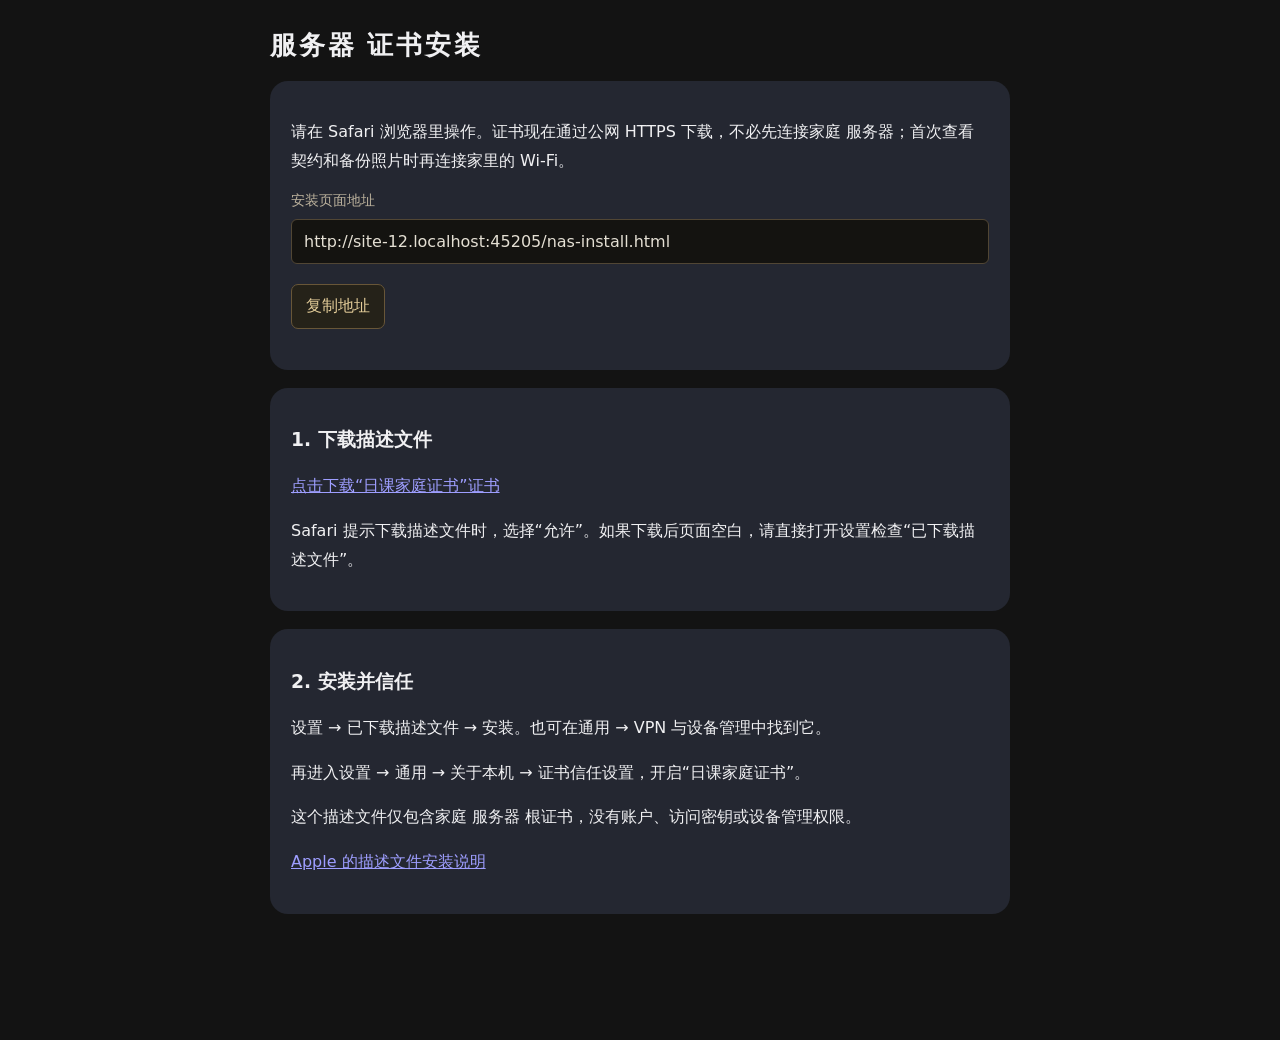
==== commit 60a83a62: "Release 1.0.10 with Zeng Legacy branding and a three-second startup screen" ====
--- a/nas-install.html
+++ b/nas-install.html
@@ -1,3 +1,3 @@
-<!doctype html>
-<html lang="zh-CN"><head><meta charset="UTF-8"><meta name="viewport" content="width=device-width,initial-scale=1"><meta name="apple-mobile-web-app-capable" content="no"><meta http-equiv="Content-Security-Policy" content="default-src 'self'; style-src 'self'; script-src 'self'; object-src 'none'; base-uri 'self'"><title>服务器 证书安装 · 曾家家奴</title><link rel="stylesheet" href="./src/style.css"></head>
-<body data-certificate-installer="true"><h1>服务器 证书安装</h1><section><p>请在 Safari 浏览器里操作。证书现在通过公网 HTTPS 下载，不必先连接家庭 服务器；首次查看契约和备份照片时再连接家里的 Wi-Fi。</p><p id="safari-required" hidden>你仍在桌面的日课中。请复制下面的地址，手动打开 Safari 并粘贴到地址栏。</p><label>安装页面地址<input id="installer-address" type="url" readonly value="https://safe711.github.io/zeng-daily/nas-install.html"></label><button id="copy-installer-address" type="button">复制地址</button><p id="installer-message" role="status"></p></section><section id="certificate-download"><h3>1. 下载描述文件</h3><p><a href="https://ceramic-calculated-prix-circuits.trycloudflare.com/nas-certificate.mobileconfig">点击下载“日课家庭证书”证书</a></p><p>Safari 提示下载描述文件时，选择“允许”。如果下载后页面空白，请直接打开设置检查“已下载描述文件”。</p></section><section><h3>2. 安装并信任</h3><p>设置 → 已下载描述文件 → 安装。也可在通用 → VPN 与设备管理中找到它。</p><p>再进入设置 → 通用 → 关于本机 → 证书信任设置，开启“日课家庭证书”。</p><p>这个描述文件仅包含家庭 服务器 根证书，没有账户、访问密钥或设备管理权限。</p><p><a href="https://support.apple.com/zh-cn/102400">Apple 的描述文件安装说明</a></p></section><script type="module" src="./src/certificate.js"></script></body></html>
+<!doctype html>
+<html lang="zh-CN"><head><meta charset="UTF-8"><meta name="viewport" content="width=device-width,initial-scale=1"><meta name="apple-mobile-web-app-capable" content="no"><meta http-equiv="Content-Security-Policy" content="default-src 'self'; style-src 'self'; script-src 'self'; object-src 'none'; base-uri 'self'"><title>服务器 证书安装 · Zeng Legacy</title><link rel="stylesheet" href="./src/style.css"></head>
+<body data-certificate-installer="true"><h1>服务器 证书安装</h1><section><p>请在 Safari 浏览器里操作。证书现在通过公网 HTTPS 下载，不必先连接家庭 服务器；首次查看契约和备份照片时再连接家里的 Wi-Fi。</p><p id="safari-required" hidden>你仍在桌面的日课中。请复制下面的地址，手动打开 Safari 并粘贴到地址栏。</p><label>安装页面地址<input id="installer-address" type="url" readonly value="https://safe711.github.io/zeng-daily/nas-install.html"></label><button id="copy-installer-address" type="button">复制地址</button><p id="installer-message" role="status"></p></section><section id="certificate-download"><h3>1. 下载描述文件</h3><p><a href="https://ceramic-calculated-prix-circuits.trycloudflare.com/nas-certificate.mobileconfig">点击下载“日课家庭证书”证书</a></p><p>Safari 提示下载描述文件时，选择“允许”。如果下载后页面空白，请直接打开设置检查“已下载描述文件”。</p></section><section><h3>2. 安装并信任</h3><p>设置 → 已下载描述文件 → 安装。也可在通用 → VPN 与设备管理中找到它。</p><p>再进入设置 → 通用 → 关于本机 → 证书信任设置，开启“日课家庭证书”。</p><p>这个描述文件仅包含家庭 服务器 根证书，没有账户、访问密钥或设备管理权限。</p><p><a href="https://support.apple.com/zh-cn/102400">Apple 的描述文件安装说明</a></p></section><script type="module" src="./src/certificate.js"></script></body></html>
--- a/src/style.css
+++ b/src/style.css
@@ -45,3 +45,24 @@
 .parents-photo-blank{height:140px;width:100%;border:1px dashed #b69a6033;border-radius:12px;background:#ffffff03;margin:0 0 12px}.parents-servant{display:block}.parents-servant+.parents-servant{margin-top:8px}
 
 .network-online{color:#73cf9b;font-weight:600}.network-offline{color:#999b9e}.archive-fold{margin:16px 0;background:#24262f;border:1px solid #ffffff14;border-radius:16px;overflow:hidden}.archive-fold>summary{padding:17px 18px;min-height:54px;display:flex;align-items:center;justify-content:space-between;gap:12px;cursor:pointer;list-style:none;font-size:17px;font-weight:600;color:#ddc795;touch-action:manipulation}.archive-fold>summary::-webkit-details-marker{display:none}.archive-fold>summary::after{content:"›";font-size:24px;color:#9c957f;transition:transform .15s}.archive-fold[open]>summary::after{transform:rotate(90deg)}.archive-fold[open]>summary{border-bottom:1px solid #ffffff10}.fold-body{padding:0 12px}.fold-body>section{margin:12px 0}.rules-contract-fold{margin-top:24px}.rules-contract-fold .fold-body{padding:0 6px}@media(prefers-reduced-motion:reduce){.archive-fold>summary::after{transition:none}}
+
+.camera-stage{position:relative;width:100%;background:#111;border-radius:14px;overflow:hidden;line-height:0}.camera-stage[hidden]{display:none}.camera-stage video{display:block;width:100%;max-height:65dvh;object-fit:contain}.camera-stage video[hidden]{display:none}.camera-front{transform:scaleX(-1)}.camera-stage .camera-flip{position:absolute;right:12px;bottom:12px;z-index:2;margin:0;padding:10px 13px;min-height:44px;background:#171717bb;border:1px solid #ffffff55;color:#fff;border-radius:24px;font-size:13px;line-height:1.4;backdrop-filter:blur(8px);touch-action:manipulation}.camera-flip[hidden]{display:none}.photo-camera-dialog{width:min(540px,calc(100vw - 24px));max-height:94dvh;overflow:auto;background:#24262f;color:#f2eee4;border:1px solid #65583b;border-radius:20px;padding:14px}.photo-camera-dialog::backdrop{background:#000b}.photo-camera-header{display:flex;justify-content:space-between;align-items:center;gap:8px}.photo-camera-header h3{margin:8px 0;font-size:17px}.photo-camera-header button{margin:0}.camera-shutter{width:100%;min-height:48px;background:#b69a60;color:#161616}.photo-camera-open{min-height:44px}.photo-camera-dialog [data-camera-status]{font-size:13px;min-height:20px;margin:10px 0}
+
+.avatar-silhouette{display:block;width:72%;height:72%;color:#9b927e;opacity:.65}.servant-card .servant-portrait{margin:16px auto 22px}.servant-card h3{font-size:23px;overflow-wrap:anywhere}.ritual-history-body p{white-space:pre-wrap;line-height:1.8;margin:14px 0}.ritual-history-row>summary{font-variant-numeric:tabular-nums}
+
+.account-presence time{margin-left:12px;font-weight:400;color:#a6a6af;white-space:nowrap}.network-offline{color:#ef7676;font-weight:600}
+
+.day-owner{display:flex;justify-content:center;gap:2px 7px;flex-wrap:wrap;width:100%;font-size:10px;line-height:1.4;color:#aaa08b;flex-shrink:0;text-align:center}.day-owner span{overflow-wrap:anywhere}.day-tile .day-title{height:32px;max-height:32px}.day-tile .day-value{min-height:40px}
+
+.account-toolbar{display:grid;grid-template-columns:repeat(2,minmax(0,1fr));gap:10px;margin:16px 0}.account-toolbar button{margin:0;min-height:44px;font-size:14px;width:100%}.account-toolbar .account-logout{color:#d49b91;border-color:#825955}.account-settings [data-account-panel]:empty,.account-settings [data-account-conflict-panel]:empty{display:none}.account-settings [data-account-panel]:not(:empty),.account-settings [data-account-conflict-panel]:not(:empty){margin-top:14px;padding:12px;background:#191b21;border-radius:12px}.privacy-time{margin:0 0 14px}.privacy-time-fields{padding:0 14px 8px}.privacy-preferences{padding:16px;background:#24262f;border-radius:16px}.privacy-preferences>button{width:100%;min-height:44px}.privacy-preferences .check{margin:12px 0}
+
+.photo-camera-dialog{position:fixed;inset:0;margin:auto;width:min(540px,calc(100vw - 24px));max-height:calc(100dvh - 24px);padding:10px;overflow:hidden}.photo-camera-dialog .camera-stage{height:min(68dvh,620px);aspect-ratio:3/4;min-height:240px}.photo-camera-dialog .camera-stage video,.camera-result{width:100%;height:100%;max-height:none;object-fit:contain}.camera-result[hidden]{display:none}.camera-title{position:absolute;left:12px;top:12px;z-index:2;margin:0;max-width:calc(100% - 75px);font-size:15px;line-height:1.5;color:#fff;text-shadow:0 1px 5px #000}.camera-close{position:absolute;right:10px;top:10px;z-index:3;border:0;border-radius:50%;width:44px;height:44px;min-height:44px;padding:0;margin:0;background:#171717bb;color:white;font-size:30px;line-height:1}.photo-camera-dialog .camera-shutter{position:absolute;bottom:14px;left:50%;transform:translateX(-50%);width:66px;height:66px;min-height:66px;border:3px solid #fff;border-radius:50%;padding:4px;margin:0;background:#2226;z-index:2}.camera-shutter>span{display:block;width:100%;height:100%;background:#fff;border-radius:50%}.camera-shutter[hidden],.camera-review[hidden]{display:none}.camera-review{position:absolute;bottom:12px;left:12px;right:12px;display:flex;justify-content:center;gap:10px;z-index:2;line-height:1.4}.camera-review button{min-height:44px;margin:0;background:#171717cc;color:#fff;border-radius:22px;border:1px solid #ffffff66;padding:10px 14px}.photo-camera-dialog [data-camera-status]{height:22px;min-height:22px;overflow:hidden;margin:8px 0 0;font-size:12px;text-align:center}@media(max-height:420px){.photo-camera-dialog .camera-stage{height:65dvh;min-height:180px}}
+
+.day-record-owner{display:block;color:#aaa08b;font-size:12px;line-height:1.5;margin:-4px 0 12px}.day-tile .day-title{height:38px;max-height:38px}
+
+/* Login and wake share the same password keypad. */
+.account-unlock.account-login{width:min(330px,100%);text-align:center;margin:12px auto;padding:18px 12px}.unlock-account{font-size:12px;color:#b8b3a9;letter-spacing:.06em;margin:6px 0}.unlock-switch{display:block;margin:6px auto;min-height:40px;border:0;background:transparent;color:#c6b994;font-size:14px}.account-unlock [data-account-switch][hidden]{display:none}.account-unlock [data-account-switch]{text-align:left;padding:10px;border:1px solid #ffffff20;border-radius:12px}.account-unlock [data-account-switch] input{width:100%}.login-help{display:flex;flex-wrap:wrap;justify-content:center;gap:8px}.login-help button{font-size:11px;color:#96938a;background:transparent}.unlock-keypad button{background:linear-gradient(145deg,#ffffff18,#ffffff09);box-shadow:inset 0 1px 1px #ffffff16;transition:background .12s,box-shadow .12s,transform .12s}.unlock-keypad button:active{background:linear-gradient(135deg,#cbb071b3,#8d734d8c,#ffffff3d);box-shadow:0 0 22px #d9b96a66,inset 0 1px 2px #fff8;transform:scale(.94)}.unlock-keypad button.key-feedback{animation:key-feedback .48s ease-out}@keyframes key-feedback{0%,25%{background:linear-gradient(135deg,#e6cf97cc,#b5955c99,#ffffff44);box-shadow:0 0 24px #d9b96a88,inset 0 1px 3px #fff8;transform:scale(.94)}100%{background:linear-gradient(145deg,#ffffff18,#ffffff09);box-shadow:inset 0 1px 1px #ffffff16;transform:scale(1)}}@media(prefers-reduced-motion:reduce){.unlock-keypad button{transition:none}.unlock-keypad button.key-feedback{animation:none;background:linear-gradient(135deg,#cbb071b3,#8d734d8c)}}
+
+.contract-viewer>.modal-dismiss-space{display:flex;align-items:center;justify-content:center;flex:none;width:100%;height:200px;min-height:200px;margin:0;padding:0;border:0;border-radius:0;box-shadow:none;background:transparent;color:#85858b;cursor:pointer;font-size:11px;font-weight:400;text-align:center}.modal-dismiss-space span{opacity:.65;pointer-events:none}.contract-viewer>.modal-dismiss-space:active{background:transparent;color:#a3a3aa}
+
+#startup-splash{position:fixed;inset:0;z-index:10000;display:flex;align-items:center;justify-content:center;background:#eee3d0;overflow:hidden;touch-action:none}#startup-splash img{display:block;width:100%;height:100%;object-fit:cover;object-position:center}header .seal{background-image:url('../icon-512.png')}@media(min-aspect-ratio:3/4){#startup-splash img{width:auto;max-width:100%;object-fit:contain}}
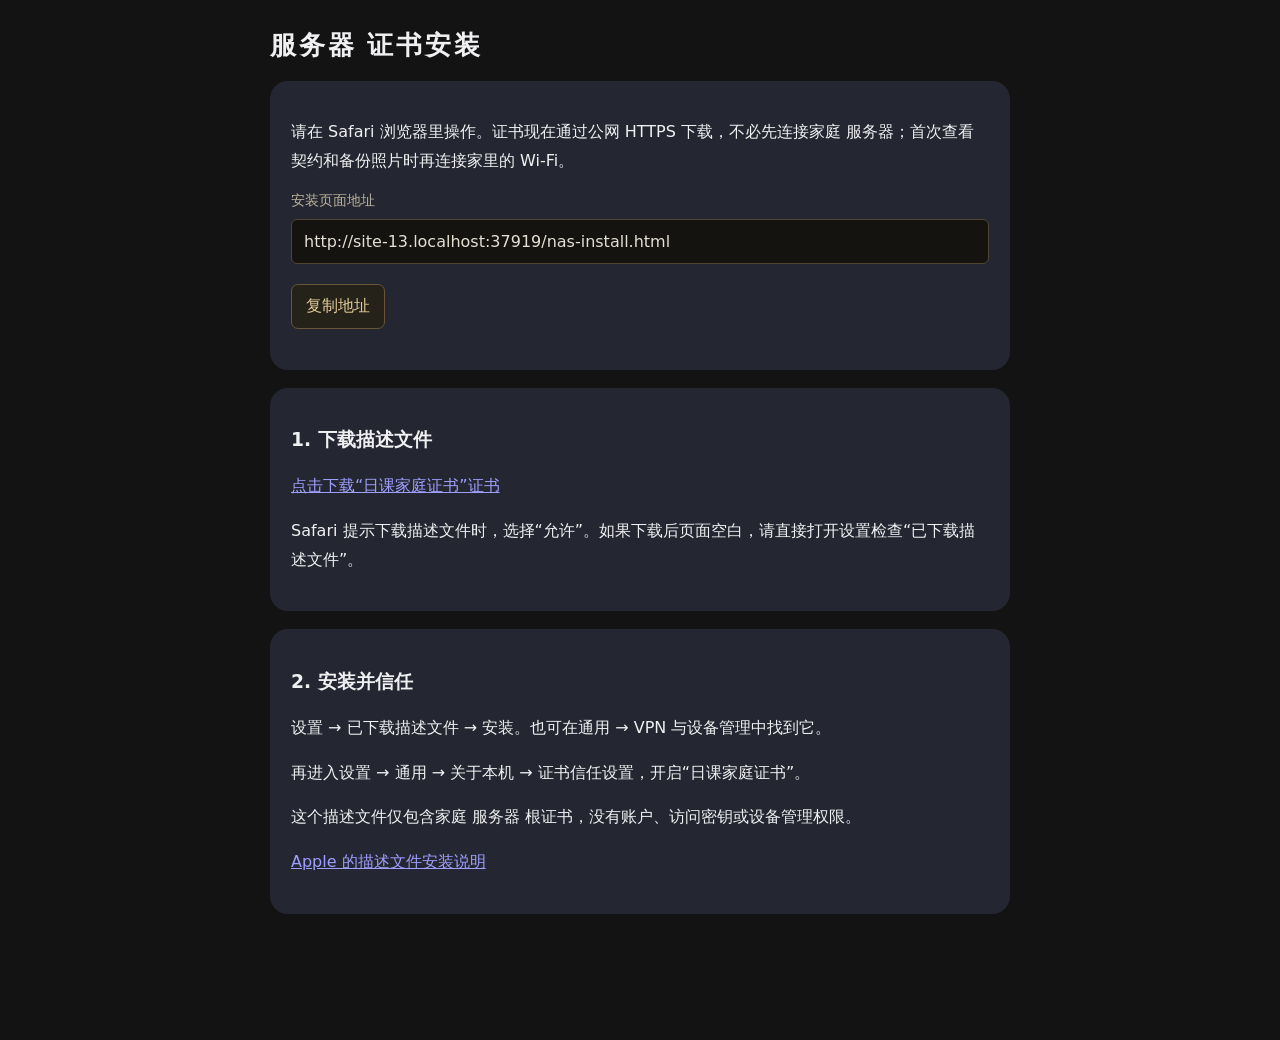
==== commit fad6a1c0: "Release 1.2.7: custom domain zenglegacy.cn" ====
--- a/nas-install.html
+++ b/nas-install.html
@@ -1,3 +1,3 @@
-<!doctype html>
-<html lang="zh-CN"><head><meta charset="UTF-8"><meta name="viewport" content="width=device-width,initial-scale=1"><meta name="apple-mobile-web-app-capable" content="no"><meta http-equiv="Content-Security-Policy" content="default-src 'self'; style-src 'self'; script-src 'self'; object-src 'none'; base-uri 'self'"><title>服务器 证书安装 · Zeng Legacy</title><link rel="stylesheet" href="./src/style.css"></head>
-<body data-certificate-installer="true"><h1>服务器 证书安装</h1><section><p>请在 Safari 浏览器里操作。证书现在通过公网 HTTPS 下载，不必先连接家庭 服务器；首次查看契约和备份照片时再连接家里的 Wi-Fi。</p><p id="safari-required" hidden>你仍在桌面的日课中。请复制下面的地址，手动打开 Safari 并粘贴到地址栏。</p><label>安装页面地址<input id="installer-address" type="url" readonly value="https://safe711.github.io/zeng-daily/nas-install.html"></label><button id="copy-installer-address" type="button">复制地址</button><p id="installer-message" role="status"></p></section><section id="certificate-download"><h3>1. 下载描述文件</h3><p><a href="https://ceramic-calculated-prix-circuits.trycloudflare.com/nas-certificate.mobileconfig">点击下载“日课家庭证书”证书</a></p><p>Safari 提示下载描述文件时，选择“允许”。如果下载后页面空白，请直接打开设置检查“已下载描述文件”。</p></section><section><h3>2. 安装并信任</h3><p>设置 → 已下载描述文件 → 安装。也可在通用 → VPN 与设备管理中找到它。</p><p>再进入设置 → 通用 → 关于本机 → 证书信任设置，开启“日课家庭证书”。</p><p>这个描述文件仅包含家庭 服务器 根证书，没有账户、访问密钥或设备管理权限。</p><p><a href="https://support.apple.com/zh-cn/102400">Apple 的描述文件安装说明</a></p></section><script type="module" src="./src/certificate.js"></script></body></html>
+<!doctype html>
+<html lang="zh-CN"><head><meta charset="UTF-8"><meta name="viewport" content="width=device-width,initial-scale=1"><meta name="apple-mobile-web-app-capable" content="no"><meta http-equiv="Content-Security-Policy" content="default-src 'self'; style-src 'self'; script-src 'self'; object-src 'none'; base-uri 'self'"><title>服务器 证书安装 · Zeng Legacy</title><link rel="stylesheet" href="./src/style.css"></head>
+<body data-certificate-installer="true"><h1>服务器 证书安装</h1><section><p>请在 Safari 浏览器里操作。证书现在通过公网 HTTPS 下载，不必先连接家庭 服务器；首次查看契约和备份照片时再连接家里的 Wi-Fi。</p><p id="safari-required" hidden>你仍在桌面的日课中。请复制下面的地址，手动打开 Safari 并粘贴到地址栏。</p><label>安装页面地址<input id="installer-address" type="url" readonly value="https://zenglegacy.cn/nas-install.html"></label><button id="copy-installer-address" type="button">复制地址</button><p id="installer-message" role="status"></p></section><section id="certificate-download"><h3>1. 下载描述文件</h3><p><a href="https://ceramic-calculated-prix-circuits.trycloudflare.com/nas-certificate.mobileconfig">点击下载“日课家庭证书”证书</a></p><p>Safari 提示下载描述文件时，选择“允许”。如果下载后页面空白，请直接打开设置检查“已下载描述文件”。</p></section><section><h3>2. 安装并信任</h3><p>设置 → 已下载描述文件 → 安装。也可在通用 → VPN 与设备管理中找到它。</p><p>再进入设置 → 通用 → 关于本机 → 证书信任设置，开启“日课家庭证书”。</p><p>这个描述文件仅包含家庭 服务器 根证书，没有账户、访问密钥或设备管理权限。</p><p><a href="https://support.apple.com/zh-cn/102400">Apple 的描述文件安装说明</a></p></section><script type="module" src="./src/certificate.js"></script></body></html>
--- a/src/style.css
+++ b/src/style.css
@@ -66,3 +66,63 @@
 .contract-viewer>.modal-dismiss-space{display:flex;align-items:center;justify-content:center;flex:none;width:100%;height:200px;min-height:200px;margin:0;padding:0;border:0;border-radius:0;box-shadow:none;background:transparent;color:#85858b;cursor:pointer;font-size:11px;font-weight:400;text-align:center}.modal-dismiss-space span{opacity:.65;pointer-events:none}.contract-viewer>.modal-dismiss-space:active{background:transparent;color:#a3a3aa}
 
 #startup-splash{position:fixed;inset:0;z-index:10000;display:flex;align-items:center;justify-content:center;background:#eee3d0;overflow:hidden;touch-action:none}#startup-splash img{display:block;width:100%;height:100%;object-fit:cover;object-position:center}header .seal{background-image:url('../icon-512.png')}@media(min-aspect-ratio:3/4){#startup-splash img{width:auto;max-width:100%;object-fit:contain}}
+
+.family-cover{text-align:center;padding:28px 20px;background:linear-gradient(145deg,#332e25,#22252c);border:1px solid #b69a6040}.family-cover img{display:block;width:116px;height:116px;border-radius:24px;margin:0 auto 18px}.family-cover small{display:block;font-family:Georgia,serif;letter-spacing:.18em;font-size:17px;color:#e3cc99}.family-cover h2{font-family:serif;font-size:30px;letter-spacing:.2em;margin:10px 0}.family-cover p{font-size:13px;letter-spacing:.1em;color:#bdb09a}.family-panel{border:1px solid #b69a6040;background:#202228;border-radius:20px;margin:18px 0;overflow:hidden}.family-panel>summary{position:relative;display:flex;align-items:center;min-height:112px;padding:22px 48px 22px 22px;color:#f1e2c7;list-style:none}.family-panel>summary::-webkit-details-marker{display:none}.family-panel>summary::after{content:'＋';position:absolute;right:20px;font-size:23px;color:#baab8d}.family-panel[open]>summary::after{content:'−'}.family-panel>summary small,.family-panel>summary strong,.family-panel>summary em{display:block}.family-panel>summary small{font-size:10px;letter-spacing:.14em;color:#998b71}.family-panel>summary strong{font-family:serif;font-size:23px;font-weight:600;margin:5px 0}.family-panel>summary em{font-size:11px;color:#96928b;font-style:normal}.family-panel[open]>summary{border-bottom:1px solid #b69a6030}.family-panel-body{padding:0 18px 18px}.family-chapter,.family-recruitment{padding:20px 0;border-bottom:1px solid #ffffff0c;background:transparent;border-radius:0;margin:0}.family-chapter h3,.family-recruitment h3{font-family:serif;font-size:20px;color:#e6d4ac;margin:6px 0 20px}.family-chapter h4{margin:26px 0 14px;color:#e6d4ac;font-size:17px}.family-page p{line-height:1.95;overflow-wrap:anywhere}.family-chapter p,.family-recruitment p{font-size:14px;color:#c4c1b9}.family-page p.family-lead{font-weight:600;color:#eee2c9}.family-roles article{display:flex;align-items:flex-start;gap:14px;margin:0;padding:22px 0;border-bottom:1px solid #ffffff10;border-radius:0;background:transparent}.family-roles article:last-child{border:0}.family-role-icon{display:grid;place-items:center;flex:none;width:46px;height:46px;border-radius:13px;background:#b69a6014;color:#c4ae7b}.family-role-icon svg{width:24px;height:26px}.family-roles h4{margin:0 0 7px;color:#e3d6bc;font-size:16px}.family-roles p{margin:0}.family-recruitment blockquote{margin:16px 0 32px;padding:14px 0 14px 16px;border-left:2px solid #b69a6060;color:#d3cab8;line-height:2;font-size:14px}.family-signoff{display:grid;gap:6px;text-align:center;border-top:1px solid #ffffff10;padding:30px 0 10px;margin-top:30px}.family-signoff strong{font-family:Georgia,serif;font-size:23px;letter-spacing:.06em;color:#c9b98f}.family-signoff span{font-family:serif;font-size:19px;color:#d5c8ad}.family-signoff small{font-size:10px;color:#8c867b;margin-top:10px}.family-panel .house-rules{margin-top:18px}@media(max-width:360px){.family-panel-body{padding:0 12px 14px}.family-panel>summary{padding-left:18px}.family-chapter h3{font-size:18px}}
+
+.rules-cover h2{font-size:27px}.rules-cover .rules-edition{font-size:10px;letter-spacing:.05em}.rules-cover p{font-size:13px;line-height:1.9}.rules-list p+p{margin-top:12px}.rules-oath>h4{font-family:serif;color:#e5d0a5;font-size:18px;margin:22px 0 16px}.rules-oath .rules-oath-intro{font-size:14px;color:#bbb9b2;line-height:1.9}.rules-oath blockquote{margin:0;padding:0 0 0 15px;border-left:2px solid #b69a6050}.rules-oath blockquote p{font-size:15px;line-height:1.95;color:#d7cdbb;margin:0 0 18px}.rules-oath blockquote strong{color:#eddbb7}.rules-signoff{display:grid;gap:8px;text-align:center;padding:28px 0 24px;color:#ccb990}.rules-signoff strong{font-family:Georgia,serif;letter-spacing:.1em;font-size:21px}.rules-signoff span{font-family:serif;font-size:20px}.rules-signoff em{font-size:11px;color:#91897b}
+
+.site-brand-footer{text-align:center;margin:36px 0 0;padding:30px 8px 8px;border-top:1px solid #b69a6025}.site-brand-lockup{display:flex;align-items:center;justify-content:center;gap:14px}.site-brand-lockup img{display:block;width:64px;height:64px;border-radius:15px;flex:none;opacity:.88}.site-brand-lockup strong{font-family:Georgia,'Times New Roman',serif;font-size:22px;font-weight:500;letter-spacing:.09em;line-height:1.25;color:#cdb991;white-space:nowrap}.site-brand-footer h2{font-family:serif;font-size:22px;font-weight:500;letter-spacing:.18em;line-height:1.5;margin:16px 0 9px;color:#d2c1a3}.site-brand-footer .site-brand-motto{font-size:11px;letter-spacing:.05em;line-height:1.9;margin:0;color:#9c9383}.site-brand-footer .site-footer-note{font-size:10px;line-height:1.9;margin:20px 0 0;color:#78766f}@media(max-width:360px){.site-brand-lockup{gap:11px}.site-brand-lockup img{width:56px;height:56px;border-radius:13px}.site-brand-lockup strong{font-size:20px;letter-spacing:.065em}}
+
+.camera-review{gap:8px}.camera-review [data-camera-confirm]{background:#b69a60;color:#171510;border-color:#e1c88f}.camera-review button{font-size:12px;padding:10px 12px}.editable-photo{cursor:pointer}.editable-photo:focus-visible{outline:2px solid #b69a60;outline-offset:3px}@media(max-width:360px){.camera-review{left:8px;right:8px;gap:5px}.camera-review button{padding:10px 9px;font-size:11px}}
+/* Gift collection stays six columns wide, including on narrow phones. */
+.gift-collection{margin:0 0 24px;border:1px solid var(--line,#3c352b);border-radius:20px;background:rgba(179,138,73,.04);overflow:hidden}
+.gift-collection>summary{display:flex;align-items:center;justify-content:space-between;min-height:108px;padding:20px;cursor:pointer;list-style:none;gap:12px}
+.gift-collection>summary::-webkit-details-marker{display:none}
+.gift-collection summary small,.gift-collection summary strong,.gift-collection summary em{display:block}
+.gift-collection summary small{font-size:9px;letter-spacing:1px;opacity:.5}
+.gift-collection summary strong{font-size:25px;margin:5px 0;font-weight:600}
+.gift-collection summary em{font-size:11px;font-style:normal;opacity:.5}
+.gift-fold-indicator:before{content:'⌄';font-size:22px;opacity:.5}.gift-collection[open] .gift-fold-indicator:before{content:'⌃'}
+.gift-cabinet{padding:0 12px 12px}.gift-grid{display:grid;grid-template-columns:repeat(6,minmax(0,1fr));gap:6px}
+.gift-cell{position:relative;display:flex;flex-direction:column;align-items:center;justify-content:center;min-width:0;min-height:0;aspect-ratio:1;padding:2px!important;margin:0!important;border-radius:10px;background:rgba(179,138,73,.045);border:1px solid rgba(179,138,73,.14);color:#b38a49;font-size:19px;overflow:hidden}
+.gift-cell:hover,.gift-cell:active{background:rgba(179,138,73,.16)}.gift-cell>span{opacity:.3}.gift-add{border-style:dashed}.gift-cell .gift-pixel{width:64%;height:auto;max-height:65%}.gift-cell time{font-size:clamp(6px,1.8vw,10px);white-space:nowrap;line-height:1.5;opacity:.65;letter-spacing:-.3px}
+.gift-count{display:flex;justify-content:space-between;align-items:center;margin-top:12px;gap:8px}.gift-count small{font-size:10px;opacity:.45}.gift-count button{margin:0!important;width:auto!important;padding:5px!important;background:transparent;border:0;font-size:11px;opacity:.55}
+.gift-dialog{width:min(440px,calc(100vw - 28px));padding:0!important;overflow-x:hidden}.gift-dialog-content{position:relative;padding:24px 20px}.gift-dialog h2{font-size:24px;margin:10px 0 24px}.gift-close{position:absolute;right:12px;top:12px;width:32px!important;margin:0!important;padding:0!important;background:none;border:0;font-size:24px;color:inherit;opacity:.6}
+.gift-icon-options{display:flex;gap:6px;padding:0;margin:8px 0 18px;border:0;min-width:0}.gift-icon-options legend{font-size:12px;margin-bottom:8px}.gift-icon-options label{flex:1;min-width:0;margin:0!important;position:relative}.gift-icon-options input{position:absolute;opacity:0;width:1px;height:1px}.gift-icon-options label>span{display:flex;align-items:center;flex-direction:column;border:1px solid rgba(179,138,73,.2);border-radius:10px;padding:6px 2px}.gift-icon-options .gift-pixel{width:34px;height:34px;max-width:100%}.gift-icon-options small{font-size:10px}.gift-icon-options input:checked+span{background:rgba(179,138,73,.15);border-color:#b38a49}.gift-icon-options input:focus-visible+span{outline:2px solid #b38a49}
+.gift-hero{text-align:center;padding:4px 0 24px}.gift-hero .gift-pixel{width:110px;height:110px}.gift-hero h3{font-size:24px;overflow-wrap:anywhere;margin:10px 0}.gift-hero time{font-size:12px;opacity:.55}.gift-dialog dl div{display:flex;gap:12px;margin:12px 0}.gift-dialog dt{min-width:70px;font-size:12px;opacity:.5}.gift-dialog dd{margin:0;overflow-wrap:anywhere}.gift-description{white-space:pre-wrap;overflow-wrap:anywhere;line-height:1.8;opacity:.75}.gift-error{color:#e98181;font-size:12px}.gift-dialog input,.gift-dialog textarea{min-width:0;max-width:100%;box-sizing:border-box}
+
+.site-brand-footer .site-footer-divider{width:min(200px,65%);height:0;margin:18px auto;border:0;border-top:1px solid #b69a6025}.site-brand-footer .site-footer-note{margin:0}
+
+/* Login belongs to the page; no inset card or empty bottom navigation. */
+body.is-account-login{background:radial-gradient(ellipse at 50% 0,rgba(182,154,96,.07),transparent 55%);padding-bottom:calc(30px + env(safe-area-inset-bottom))}
+.is-account-login header{padding-bottom:18px}.is-account-login #veil,.is-account-login nav:empty{display:none}
+.is-account-login #content{text-align:center}.is-account-login .account-unlock.account-login{width:100%;max-width:440px;margin:0 auto;padding:10px 0 0;border:0;border-radius:0;background:transparent;box-shadow:none}
+.is-account-login .account-login .unlock-symbol{display:none}.is-account-login .account-login h2{font-family:serif;font-size:28px;font-weight:500;letter-spacing:.12em;margin:14px 0 10px}.is-account-login .unlock-account{font-size:11px;letter-spacing:.1em;color:#989184}.is-account-login .unlock-instruction{margin:12px 0 18px}
+.is-account-login .unlock-keypad{width:min(290px,100%);gap:14px 24px;margin:8px auto 18px}.is-account-login .unlock-note{margin:12px 0 8px}.is-account-login .login-help{justify-content:center;border-top:1px solid #b69a6018;margin:18px auto 0;padding-top:10px;width:min(340px,100%)}
+.is-account-login .login-version{font-size:10px;margin:8px 0 0;color:#78766f}.is-account-login .login-release-button{border:0;background:transparent;font-size:11px;color:#96938a;margin:0 auto;padding:4px 12px}.is-account-login .site-brand-footer{margin-top:20px}
+@media(max-height:700px){.is-account-login .unlock-keypad{gap:8px 22px;margin-bottom:10px}.is-account-login .account-login h2{margin-top:4px}.is-account-login header{padding-bottom:12px}}
+
+.is-account-login #content:focus{outline:none}.is-account-login .login-help button{border:0;background:transparent;padding:5px 10px}
+
+/* The frame scrolls independently; its external 200px closing area stays visible. */
+.contract-viewer.modal-dismiss-shell{inset:0;width:100%;max-width:100vw;height:100vh;height:100dvh;max-height:none;margin:0;padding:calc(16px + env(safe-area-inset-top)) 12px calc(16px + env(safe-area-inset-bottom))!important;border:0;border-radius:0;background:transparent;box-shadow:none;overflow:hidden;outline:none}
+.contract-viewer.modal-dismiss-shell[open]{display:flex;flex-direction:column;align-items:center;justify-content:center}.contract-viewer.modal-dismiss-shell:not([open]){display:none}
+.modal-dismiss-shell>.modal-content-frame{flex:0 1 auto;width:min(100%,760px);min-height:0;max-height:calc(100vh - 232px - env(safe-area-inset-top) - env(safe-area-inset-bottom));max-height:calc(100dvh - 232px - env(safe-area-inset-top) - env(safe-area-inset-bottom));padding:18px;border:1px solid #685638;border-radius:16px;background:#1b1d24;overflow:auto;overscroll-behavior:contain}
+.gift-dialog.modal-dismiss-shell>.modal-content-frame{width:min(440px,100%);padding:0}.modal-dismiss-shell>.modal-dismiss-space{width:min(100%,760px);height:200px;min-height:200px;flex:0 0 200px;color:#aaa391;background:transparent}
+.subscription-qr .modal-content-frame>img{display:block;width:100%;max-height:55vh;object-fit:contain;border-radius:10px}.modal-content-frame>p{margin-top:8px}
+
+.modal-dismiss-shell>.modal-content-frame{text-align:left}
+
+/* Programmatically focused page containers never show a screen-sized focus ring. */
+#content:focus,.content-lock:focus{outline:none}
+.family-contract #identity-contract{margin-top:0}
+
+/* Password verification covers the browser viewport and safe areas in the top layer. */
+html:has(body.is-account-login){min-height:100%;background:radial-gradient(ellipse at 50% 0,#211e18 0,#131313 65%);background-attachment:fixed}
+body.is-account-login{min-height:100svh;background:transparent}
+html:has(body.is-account-locked),body.is-account-locked{overflow:hidden;overscroll-behavior:none}
+body.is-account-locked>:not(.content-lock){visibility:hidden}
+dialog.content-lock{position:fixed;inset:0;width:100%;max-width:none;height:100vh;height:100dvh;max-height:none;margin:0;padding:calc(20px + env(safe-area-inset-top)) calc(16px + env(safe-area-inset-right)) calc(20px + env(safe-area-inset-bottom)) calc(16px + env(safe-area-inset-left));border:0;border-radius:0;box-shadow:none;background:radial-gradient(ellipse at 50% 0,#302d27,#131416 65%);color:#f0f0f2;overflow:auto;overscroll-behavior:none;outline:none}
+dialog.content-lock[open]{display:flex;flex-direction:column;align-items:center;justify-content:safe center}dialog.content-lock:not([open]){display:none}
+dialog.content-lock::backdrop{background:#131416}
+dialog.content-lock>section.account-unlock{flex:none;max-width:330px;width:100%;min-width:0;margin:0;padding:12px 0;border:0;border-radius:0;background:transparent}
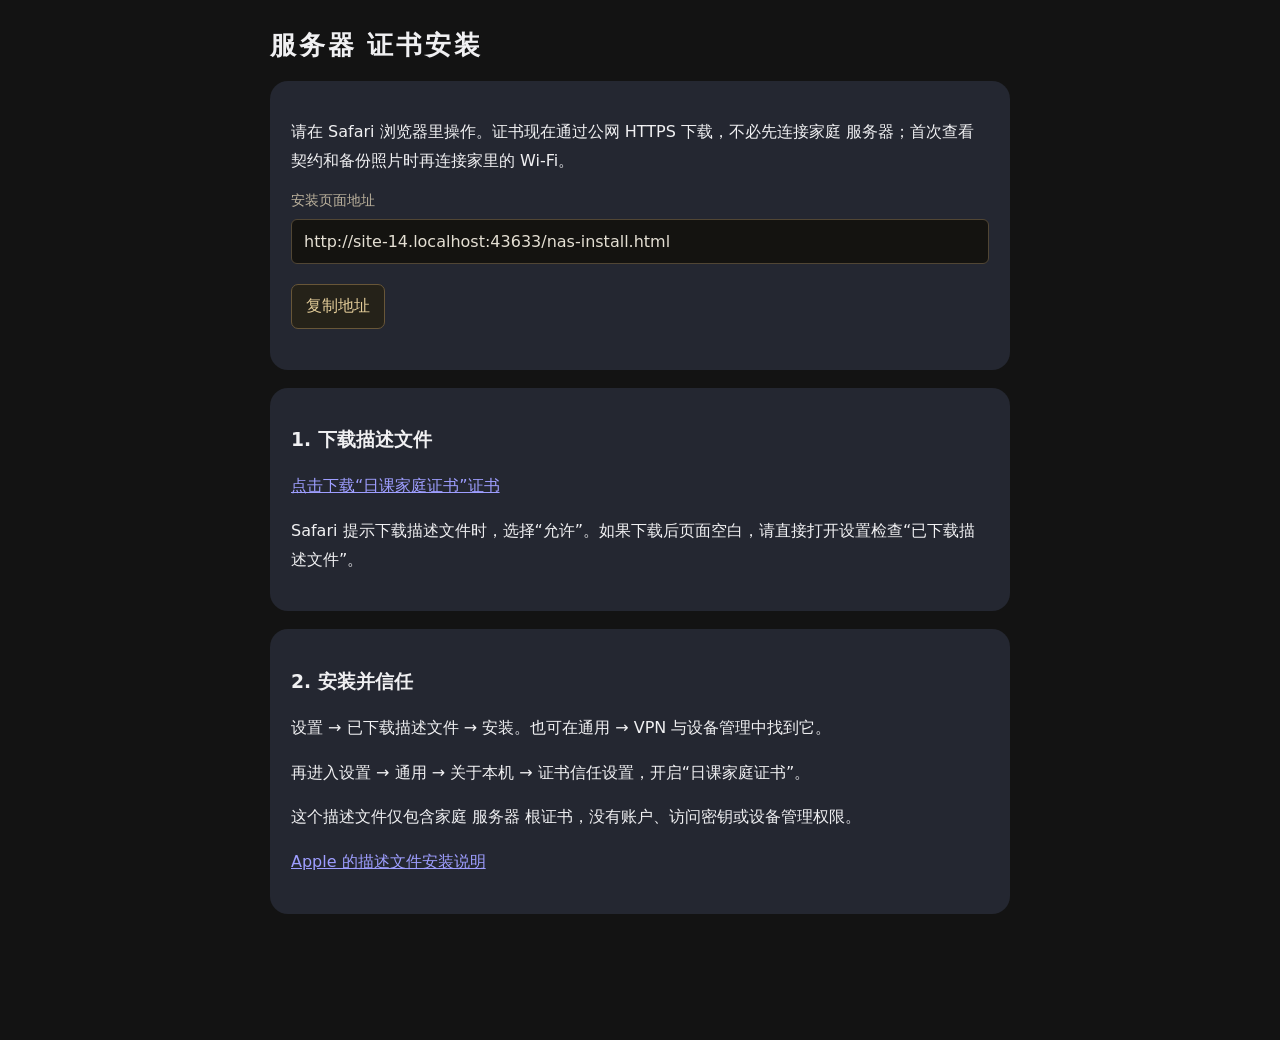
==== commit 1ddb444b: "Release 1.2.9: uppercase ZENG LEGACY branding" ====
--- a/nas-install.html
+++ b/nas-install.html
@@ -1,3 +1,3 @@
 <!doctype html>
-<html lang="zh-CN"><head><meta charset="UTF-8"><meta name="viewport" content="width=device-width,initial-scale=1"><meta name="apple-mobile-web-app-capable" content="no"><meta http-equiv="Content-Security-Policy" content="default-src 'self'; style-src 'self'; script-src 'self'; object-src 'none'; base-uri 'self'"><title>服务器 证书安装 · Zeng Legacy</title><link rel="stylesheet" href="./src/style.css"></head>
+<html lang="zh-CN"><head><meta charset="UTF-8"><meta name="viewport" content="width=device-width,initial-scale=1"><meta name="apple-mobile-web-app-capable" content="no"><meta http-equiv="Content-Security-Policy" content="default-src 'self'; style-src 'self'; script-src 'self'; object-src 'none'; base-uri 'self'"><title>服务器 证书安装 · ZENG LEGACY</title><link rel="stylesheet" href="./src/style.css"></head>
 <body data-certificate-installer="true"><h1>服务器 证书安装</h1><section><p>请在 Safari 浏览器里操作。证书现在通过公网 HTTPS 下载，不必先连接家庭 服务器；首次查看契约和备份照片时再连接家里的 Wi-Fi。</p><p id="safari-required" hidden>你仍在桌面的日课中。请复制下面的地址，手动打开 Safari 并粘贴到地址栏。</p><label>安装页面地址<input id="installer-address" type="url" readonly value="https://zenglegacy.cn/nas-install.html"></label><button id="copy-installer-address" type="button">复制地址</button><p id="installer-message" role="status"></p></section><section id="certificate-download"><h3>1. 下载描述文件</h3><p><a href="https://ceramic-calculated-prix-circuits.trycloudflare.com/nas-certificate.mobileconfig">点击下载“日课家庭证书”证书</a></p><p>Safari 提示下载描述文件时，选择“允许”。如果下载后页面空白，请直接打开设置检查“已下载描述文件”。</p></section><section><h3>2. 安装并信任</h3><p>设置 → 已下载描述文件 → 安装。也可在通用 → VPN 与设备管理中找到它。</p><p>再进入设置 → 通用 → 关于本机 → 证书信任设置，开启“日课家庭证书”。</p><p>这个描述文件仅包含家庭 服务器 根证书，没有账户、访问密钥或设备管理权限。</p><p><a href="https://support.apple.com/zh-cn/102400">Apple 的描述文件安装说明</a></p></section><script type="module" src="./src/certificate.js"></script></body></html>
